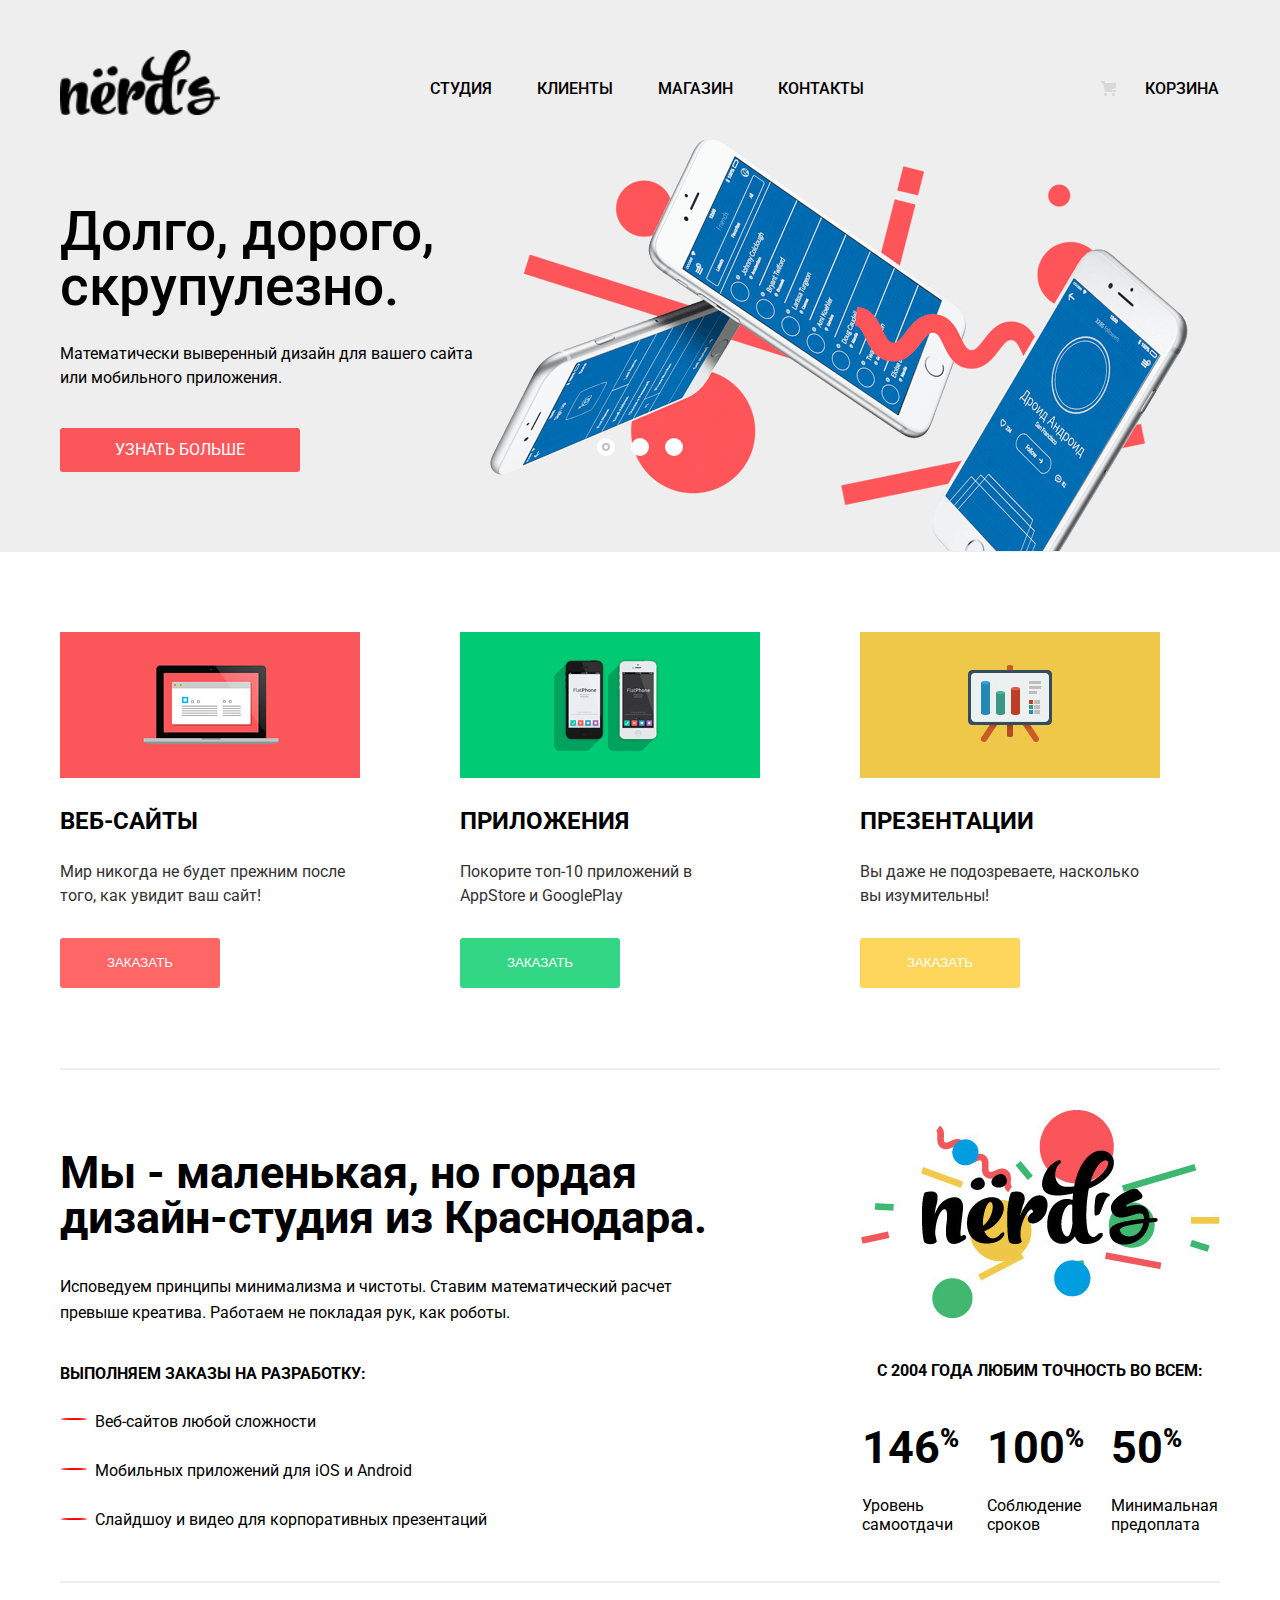
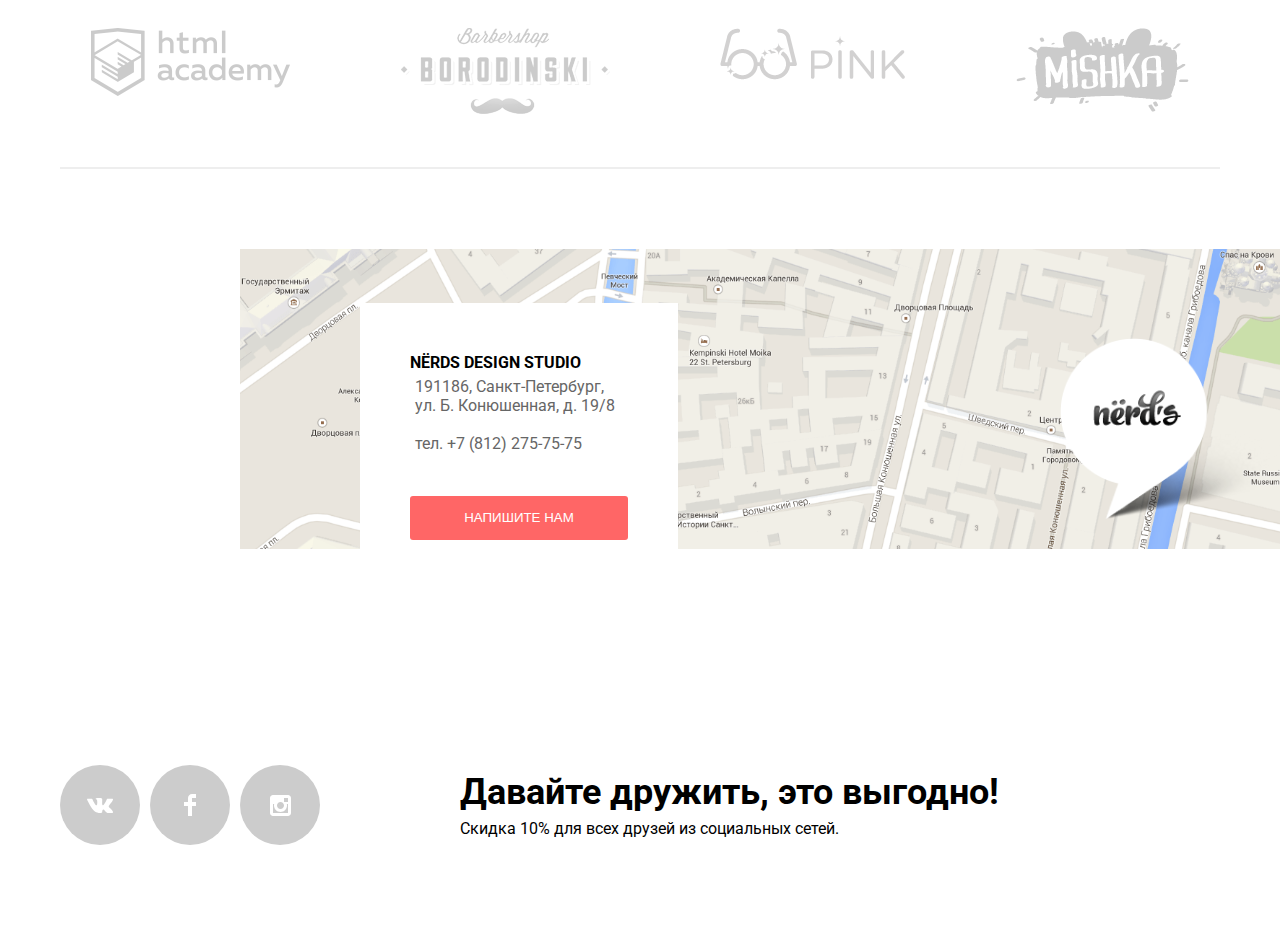
==== index.html @ 0b484e55 "Исправлен после валидации" ====
<!DOCTYPE html>
<html lang="ru">
  <head>
    <meta charset="utf-8">
      <title>HTML Academy: Нёрдс</title>
      <link href="https://fonts.googleapis.com/css?family=Roboto:400,500&amp;subset=cyrillic" rel="stylesheet">
      <link href="css/style.css" rel="stylesheet">
      <link href="css/normalize.css" rel="stylesheet">
    </head>
      <body class="main-page">
          <header class="main-header">
            <div class="container">
            <h1 class="visually-hidden">Веб-студия Нёрдс</h1>
            <nav class="main-navigation">
            <div class="navigation-container">
             <ul class="nerds-logo">
              <li>
              <img src="img/nerds-logo.png" width="160" height="65" alt="Нёрдс">
              </li>
             </ul>
            <ul class="navigation-block">
             <li>
              <a href="#">Студия</a>
             </li>
             <li>
              <a href="#">Клиенты</a>
             </li>
             <li>
              <a href="inner.html">Магазин</a>
             </li>
             <li>
             <a href="#">Контакты</a>
             </li>
             </ul>
             <ul  class="user-block">
              <li class="user-icon">
                <a href="#">Корзина</a>
              </li>
             </ul>
           </div>
           </nav>
         </div>
       <section class="slider">
        <div class="container">
        <h2 class="visually-hidden">Преимущества</h2>
        <input class="visually-hidden product-1" type="radio" id="product-1" name="toggle" checked>
        <input class="visually-hidden product-2" type="radio" id="product-2" name="toggle">
        <input class="visually-hidden product-3" type="radio" id="product-3" name="toggle">
        <div class="slider-controls">
          <label class="slider-controls-item slider-controls-item--1" for="product-1">Первый</label>
          <label class="slider-controls-item slider-controls-item--2" for="product-2">Второй</label>
          <label class="slider-controls-item slider-controls-item--3" for="product-3">Третий</label>
        </div>
        <ul class="slider-list">
          <li class="slider-item">
            <b>Долго, дорого,<br> скрупулезно.</b>
            <p>Математически выверенный дизайн  для вашего сайта или мобильного приложения.</p>
          <a class="slider-item-button button" href="#">УЗНАТЬ БОЛЬШЕ</a>
          </li>
          <li class="slider-item">
            <b>Любим математику<br> как никто другой</b>
            <p>Никакого креатива, только математические формулы  для расчета идеальных пропорций.</p>
          <a class="slider-item-button button" href="#">УЗНАТЬ БОЛЬШЕ</a>
          </li>
          <li class="slider-item">
            <b>Только ночь,<br> только хардкор</b>
            <p>Работать днем, как все? Мы против этого. Ближе к полуночи работа только начинается.</p>
            <a class="slider-item-button button" href="#">УЗНАТЬ БОЛЬШЕ</a>
          </li>
        </ul>
    </div>
    </section>
      </header>
      <main class="container">
        <section class="services">
          <h2 class="visually-hidden">Услуги</h2>
          <ul class="services-list">
          <li class="web">
            <img src="img/illustration-1.jpg" width="300" height="146" alt="Ноутбук">
            <h3>Веб-сайты</h3>
            <p>Мир никогда не будет прежним после того, как увидит ваш сайт!</p>
            <button  class="button button-red" type="submit">ЗАКАЗАТЬ</button>
          </li>
          <li class="apps">
            <img src="img/illustration-2.jpg" width="300" height="146" alt="Смартфоны">
            <h3>Приложения</h3>
            <p>Покорите топ-10 приложений в AppStore и GooglePlay</p>
            <button class="button button-green" type="submit">ЗАКАЗАТЬ</button>
          </li>
          <li class="presentations">
            <img src="img/illustration-3.jpg" width="300" height="146" alt="Доска">
            <h3>Презентации</h3>
            <p>Вы даже не подозреваете, насколько вы изумительны!</p>
            <button class="button button-yellow" type="submit">ЗАКАЗАТЬ</button>
          </li>
        </ul>
        </section>
        <div class="about-us">
          <section class="content">
            <h2 class="visually-hidden">О нас</h2>
            <b>Мы - маленькая, но гордая дизайн-студия из Краснодара.</b>
            <p>Исповедуем принципы минимализма и чистоты. Ставим математический расчет превыше креатива. Работаем не покладая рук, как роботы.</p>
            <span>Выполняем заказы на разработку:</span>
            <ul class="content-list">
              <li class="list1">
                Веб-сайтов любой сложности
              </li>
              <li class="list2">
                Мобильных приложений для iOS и Android
              </li>
              <li class="list3">
                Слайдшоу и видео для корпоративных презентаций
              </li>
            </ul>
            </section>
            <section class="table-nerds">
              <img src="img/nerds-illustration.jpg" width="360" height="208" alt="Нёрдс">
            <table class="about-nerds">
              <caption>С 2004 года любим точность во всем:</caption>
              <tr>
                <td>146<sup>%</sub></td>
                <td>100<sup>%</sup></td>
                <td>50<sup>%</sup></td>
              </tr>
              <tr>
                <td>Уровень самоотдачи</td>
                <td>Соблюдение сроков</td>
                <td>Минимальная предоплата</td>
              </tr>
            </table>
          </section>
         </div>
        <section class="partners">
          <h2 class="visually-hidden">Партнеры</h2>
          <ul class="partners-list">
            <li>
              <a class="partners-logo web-btn-htmlacademy" href="https://htmlacademy.ru/intensive/htmlcss">
               <img src="img/logo-htmlAcademy-black.png" width="199" height="68" alt="html Академия">
              </a>
            </li>
            <li>
              <a class="partners-logo web-btn-borodinski" href="#">
               <img src="img/logo-borodinski.png" width="209" height="90" alt="Барбершоп Бородинский">
              </a>
            </li>
            <li>
              <a class="partners-logo web-btn-pink" href="#">
               <img src="img/logo-pink.png" width="185" height="52" alt="Пинк">
              </a>
            </li>
            <li>
              <a class="partners-logo web-btn-mishka" href="#">
               <img src="img/logo-mishka.png" width="173" height="84" alt="Мишка">
              </a>
            </li>
          </ul>
        </section>
        </main>
        <section class="contacts">
         <iframe src="https://www.google.com/maps/embed?pb=!1m18!1m12!1m3!1d1998.598942412403!2d30.320894616187918!3d59.938796869047835!2m3!1f0!2f0!3f0!3m2!1i1024!2i768!4f13.1!3m3!1m2!1s0x4696310fca5ba729%3A0xea9c53d4493c879f!2z0JHQvtC70YzRiNCw0Y8g0JrQvtC90Y7RiNC10L3QvdCw0Y8g0YPQuy4sIDE5LCDQodCw0L3QutGCLdCf0LXRgtC10YDQsdGD0YDQsywgMTkxMTg2!5e0!3m2!1sru!2sru!4v1512396854346" width="1440" height="416" frameborder="0" style="border:0" allowfullscreen></iframe>
         <p><img src="img/map.png" width="1440" height="416" alt="Карта"></p>
         <div class="map-marker">
            <img src="img/map-marker.png" width="231" height="190" alt="Маркер">
          </div>
         <div class="nerds-contacts">
          <b>NЁRDS DESIGN STUDIO</b>
          <p>191186, Санкт-Петербург,<br>
             ул. Б. Конюшенная, д. 19/8<br><br>
             тел. +7 (812) 275-75-75</p>
          <button class="button button-contacts" type="submit">Напишите нам</button>
         </div>
        </section>
     <footer class="main-footer">
       <div class="container">
        <div class="wrapper">
        <div class="main-social">
        <ul class="main-footer-list">
         <li>
          <a class="social social-btn" href="#">
          <span class="visually-hidden">Вконтакте</span>
          <?xml version="1.0" encoding="utf-8"?>
          <!-- Generator: Adobe Illustrator 15.0.0, SVG Export Plug-In . SVG Version: 6.00 Build 0)  -->
          <!DOCTYPE svg PUBLIC "-//W3C//DTD SVG 1.1//EN" "http://www.w3.org/Graphics/SVG/1.1/DTD/svg11.dtd">
          <svg version="1.1" id="Layer_1" xmlns="http://www.w3.org/2000/svg" xmlns:xlink="http://www.w3.org/1999/xlink" x="0px" y="0px"
          	 width="26px" height="15px" viewBox="0 0 26 15" enable-background="new 0 0 26 15" xml:space="preserve">
          <path fill="#FFFFFF" d="M16.138,11.51c0.956-0.309,2.18,2.04,3.483,2.939c0.978,0.681,1.727,0.534,1.727,0.534l3.473-0.05
          	c0,0,1.815-0.112,0.957-1.554c-0.071-0.12-0.503-1.069-2.585-3.022c-2.177-2.043-1.882-1.712,0.739-5.244
          	c1.597-2.153,2.236-3.468,2.036-4.028c-0.192-0.539-1.365-0.399-1.365-0.399L20.69,0.713c-0.381,0.001-0.704,0.119-0.851,0.515
          	c-0.003,0.004-0.621,1.666-1.445,3.079c-1.741,2.989-2.436,3.148-2.724,2.961c-0.661-0.433-0.494-1.737-0.494-2.664
          	c0-2.897,0.432-4.105-0.846-4.417c-0.427-0.104-0.739-0.172-1.828-0.182c-1.392-0.021-2.574,0-3.244,0.329
          	c-0.445,0.223-0.786,0.712-0.579,0.74c0.26,0.035,0.843,0.16,1.155,0.586c0.401,0.552,0.389,1.789,0.389,1.789
          	s0.229,3.411-0.54,3.834c-0.528,0.29-1.25-0.302-2.803-3.016C6.087,2.879,5.488,1.345,5.488,1.345S5.372,1.06,5.162,0.904
          	C4.912,0.719,4.562,0.66,4.562,0.66L0.848,0.684c0,0-0.558,0.016-0.763,0.262C-0.097,1.164,0.07,1.614,0.07,1.614
          	s2.909,6.881,6.203,10.347c3.02,3.182,6.452,2.971,6.452,2.971h1.555c0,0,0.469-0.054,0.709-0.312
          	c0.224-0.24,0.214-0.691,0.214-0.691S15.172,11.82,16.138,11.51z"/>
          </svg></a>
          </li>
          <li>
           <a class="social social-btn" href="#">
           <span class="visually-hidden">Фейсбук</span>
           <?xml version="1.0" encoding="utf-8"?>
           <!-- Generator: Adobe Illustrator 15.0.0, SVG Export Plug-In . SVG Version: 6.00 Build 0)  -->
           <!DOCTYPE svg PUBLIC "-//W3C//DTD SVG 1.1//EN" "http://www.w3.org/Graphics/SVG/1.1/DTD/svg11.dtd">
           <svg version="1.1" id="Layer_2" xmlns="http://www.w3.org/2000/svg" xmlns:xlink="http://www.w3.org/1999/xlink" x="0px" y="0px"
           	 width="12px" height="22px" viewBox="0 0 12 22" enable-background="new 0 0 12 22" xml:space="preserve">
           <path fill="#FFFFFF" d="M12,4V0H8C5.791,0,4,1.791,4,4v4H0v4h4v10h4V12h4V8H8V4H12z"/>
           </svg></a>
          </li>
          <li>
           <a class="social social-btn" href="#">
           <span class="visually-hidden">Инстаграм</span>
           <?xml version="1.0" encoding="utf-8"?>
           <!-- Generator: Adobe Illustrator 15.0.0, SVG Export Plug-In . SVG Version: 6.00 Build 0)  -->
           <!DOCTYPE svg PUBLIC "-//W3C//DTD SVG 1.1//EN" "http://www.w3.org/Graphics/SVG/1.1/DTD/svg11.dtd">
           <svg version="1.1" id="Layer_1" xmlns="http://www.w3.org/2000/svg" xmlns:xlink="http://www.w3.org/1999/xlink" x="0px" y="0px"
           	 width="21px" height="21px" viewBox="0 0 21 21" enable-background="new 0 0 21 21" xml:space="preserve">
           <path fill="#FFFFFF" d="M18,0H3C1.35,0,0,1.35,0,3v15c0,1.65,1.35,3,3,3h15c1.65,0,3-1.35,3-3V3C21,1.35,19.65,0,18,0z M10.5,7
           	c1.93,0,3.5,1.57,3.5,3.5S12.43,14,10.5,14S7,12.43,7,10.5S8.57,7,10.5,7z M18,18H3V9h1.181C4.067,9.482,4,9.983,4,10.5
           	c0,3.59,2.91,6.5,6.5,6.5s6.5-2.91,6.5-6.5c0-0.517-0.066-1.018-0.181-1.5H18V18z M18,7h-4V3h4V7z"/>
           </svg></a>
          </li>
         </ul>
       </div>
       <div class="frienship">
       <b>Давайте дружить, это выгодно!</b><br>
       <p>Скидка 10% для всех друзей из социальных сетей.</p>
     </div>
     </div>
     </div>
      </footer>
      <section class="modal modal-letter">
  <h2>Напишите нам</h2>
  <span>Ваше имя:</span>
  <span>Ваш e-mail:</span>
  <form class="letter-form" action="https://echo.htmlacademy.ru" method="post">
    <p><label class="visually-hidden" for="user-name">Ваше имя:</label>
        <input class="letter-name" type="text" name="yourname" id="user-name" placeholder="Представьтесь, пожалуйста"></p>
        <p><label class="visually-hidden" for="post-user">Ваш e-mail:</label>
            <input type="text" name="post" id="post-user" placeholder="Для отправки ответа"></p>
            <p><label for="letter-field">Текст письма:</label>
                <input class="letter-text" type="text" name="letter" id="letter-field" placeholder="В свободной форме"></p>
                <button class="button" type="submit">Отправить</button>
              </form>
              <button class="modal-close" type="button">Закрыть</button>
            </section>

            <script src="js/popup.js"></script>
  </body>
  </html>
---- css/style.css ----
body {
  margin: 0;
  padding: 0;
  min-width: 1200px;
  font-family: "Roboto", Arial, sans-serif;
  font-size: 16px;
  font-weight: 400;
  color: #000000;
  background-color: #ffffff;
}
.container {
  width: 1200px;
  margin: 0 auto;
  padding: 0 20px;
  box-sizing: border-box;
}
img {
  max-width: 100%;
  height: auto;
}
.visually-hidden {
  position: absolute;
  width: 1px;
  height: 1px;
  clip: rect(0, 0, 0, 0);
}
.inner-page {
  min-width: 1200px;
  color: #000000;
  background-color: #ffffff;
}
.main-header {
  margin-bottom: 80px;
  min-height: 546px;
  background-color: #eeeeee;
  padding: 0;
  margin: 0;
}
.main-navigation {
  display: flex;
  min-height: 70px;
  width: 100%;
  margin: 0;
  padding: 0;
}
.navigation-container {
  display: flex;
  flex-direction: row;
  justify-content: flex-start;
  align-items: center;
  line-height: 30px;
  text-transform: uppercase;
  list-style: none;
  width: 1200px;
  padding: 0;
}
.nerds-logo {
  width: 180px;
  height: 68px;
  padding: 0;
  list-style: none;
  margin-top: 48px;
  margin-bottom: 0;
  margin-right: 190px;
}
.main-logo {
  opacity: 1;
}
.main-logo:hover,
.main-logo:focus {
  opacity: 0.5;
}
.main-logo:active {
  opacity: 0.1;
}
.navigation-block {
  display: flex;
  min-width: 440px;
  padding: 0;
  margin-top: 74px;
  margin-right: 230px;
  list-style: none;
}
.navigation-block li {
  margin-right: 45px;
}
.navigation-block li:last-child {
  margin-right: 0;
}
.user-block {
  position: relative;
  max-width: 116px;
  padding: 0;
  padding-left: 45px;
  margin-right: 0;
  margin-top: 74px;
  list-style: none;
}
.user-block .user-icon::before {
  content: "";
  position: absolute;
  top: 7px;
  left: 1px;
  width: 15px;
  height: 15px;
  background-color: #eeeeee;
  background-image: url(../img/cart-icon.png);
  opacity: 0.3;
}
.main-navigation-wrapper {
  width: 100%;
  background-color: #eeeeee;
}
.navigation-block a,
.user-block a {
  display: block;
  font-weight: 500;
  color: #000000;
  text-align: 30px;
  padding: 0;
  margin: 0;
  text-decoration:none;
 }
.navigation-block a:hover,
.user-block a:hover {
  color: #ff6666;
}
.navigation-block a:focus,
.user-block a:focus {
  opacity: 0.5;
  text-decoration: none;
}
.navigation-block a:active,
.user-block a:active {
  position: relative;

}
.navigation-block a::after:active {
  content: "";
  position: absolute;
  background-color: red;
  height: 1px;
  width: 50px;
  width: auto;
}
/* Стилизация слайдера */
.slider .container b {
  font-family: inherit;
  font-size: 55px;
  line-height: 55px;
}
.slider {
  position: relative;
  background-color: #eeeeee;
}
.slider-controls {
  position: absolute;
  left: 50%;
  bottom: 104px;
  z-index: 100;
  width: 160px;
  height: 18px;
  text-align: center;
  font-size: 0;
  transform: translateX(-50%);
}
.slider-controls label {
  position: relative;
  display: inline-block;
  width: 18px;
  height: 18px;
  padding: 8px;
  border-radius: 50%;
  cursor: pointer;
}
.slider-controls label::after {
  content: "";
  position: absolute;
  top: 8px;
  left: 8px;
  z-index: 1;
  width: 18px;
  height: 18px;
  background: #ffffff;
  border-radius: 50%;
}
.slider-list {
  margin: 0;
  padding: 0;
  list-style: none;
}
.slider-item {
  margin: 0;
  display: none;
  padding: 84px 0 80px 0;
}
.slider-item:nth-child(1) {
  background-image: url(../img/slide1.png);
  background-repeat: no-repeat;
  background-position: 93% 18px;
}
.slider-item:nth-child(2) {
  background-image: url(../img/slide2.png);
  background-repeat: no-repeat;
  background-position: 100% 0;
}
.slider-item:nth-child(3) {
  background-image: url(../img/slide3.png);
  background-repeat: no-repeat;
  background-position: 100% 20px;
}
.product-1:checked ~ .slider-list .slider-item:nth-child(1) {
  display: block;
}
.product-2:checked ~ .slider-list .slider-item:nth-child(2) {
  display: block;
}
.product-3:checked ~ .slider-list .slider-item:nth-child(3) {
  display: block;
}
.product-1:checked ~ .slider-controls .slider-controls-item--1::before,
.product-2:checked ~ .slider-controls .slider-controls-item--2::before,
.product-3:checked ~ .slider-controls .slider-controls-item--3::before {
  content: "";
  position: absolute;
  left: 50%;
  top: 50%;
  z-index: 2;
  width: 4px;
  height: 4px;
  margin: -4px;
  background-color: inherit;
  border: 2px solid #c1c1c1;
  border-radius: 50%;
}
.slider-item b {
  max-width: 600px;
  margin: 0;
  font-size: 55px;
  line-height: 55px;
  font-weight: 500;
}
.slider-item p {
  max-width: 430px;
  margin: 0;
  padding: 0;
  margin-top: 28px;
  margin-bottom: 38px;
  line-height: 24px;
}
.button {
  display: block;
  min-width: 240px;
  padding: 13px 0;
  margin-right: 940px;
  line-height: 18px;
  color: #ffffff;
  text-transform: uppercase;
  text-align: center;
  text-decoration: none;
  background-color: #fb565a;
  border-radius: 3px;
  border: none;
}
.button:hover,
.button:focus {
  background-color: #e74246;
}
.button:active {
  background-color: #d7373b;
  color: rgba(255, 255, 255, 0.3);
  box-shadow: 0 3px rgba(0, 0, 0, 0.1) inset;
}
.services {
  margin-right: 60px;
  margin-top: 80px;
  margin-bottom: 80px;
}
.services-list {
  display: flex;
  justify-content: space-between;
  margin: 0;
  padding: 0;
  list-style: none;
}
.web,
.apps,
.presentations {
  width:300px;
}
.services-list h3 {
  font-family: inherit;
  font-size: 24px;
  line-height: 30px;
  text-transform: uppercase;
}
.services-list p {
  margin-top: 19px;
  margin-bottom: 30px;
  line-height: 24px;
  color: #333333;
}
.button-red {
  min-width: 160px;
  margin-right: 140px;
  height: 50px;
  background-color: #ff6666;
}
 .button-red:hover {
  background-color: #ff3333;
}
.button-red:focus {
  background-color: #cc3333;
}
.button-green  {
  min-width: 160px;
  margin-right: 140px;
  height: 50px;
  background-color: rgba(0, 204, 102, 0.8);
}
.button-green:hover {
  background-color: #00cc66;
}
.button-green:focus {
  background-color: #009966;
}
.button-yellow {
  min-width: 160px;
  margin-right: 140px;
  height: 50px;
  background-color: rgba(255, 204, 51, 0.8);
}
.button-yellow:hover {
  background-color: #ffcc33;
}
.button-yellow:focus {
  background-color: #cc9933;
}
.about-us {
  display: flex;
  justify-content: space-between;
  margin-bottom: 35px;
  padding: 0;
  background-color: #ffffff;
  border-top: 2px solid #eeeeee;
}
.content {
  position: relative;
  width: 660px;
  margin-top: 80px;
}
.content-list {
  margin-left: 35px;
  padding: 0;
  list-style: none;
}
.content-list li {
  margin-bottom: 10px;
}
.content .list1::after {
  content: "";
  position: absolute;
  top: 268px;
  left: 1px;
  z-index: 1;
  width: 26px;
  height: 2px;
  background: red;
  border-radius: 50%;
}
.content-list .list2::after {
  content: "";
  position: absolute;
  top: 318px;
  left: 1px;
  z-index: 1;
  width: 26px;
  height: 2px;
  background: red;
  border-radius: 50%;
}
.content-list .list3::after {
  content: "";
  position: absolute;
  top: 368px;
  left: 1px;
  z-index: 1;
  width: 26px;
  height: 2px;
  background: red;
  border-radius: 50%;
}
.table-nerds {
  width: 360px;
  margin-top: 40px;
}
.content *:last-child,
.table-nerds *:last-child {
  margin-bottom: 0;
}
.content-list li {
  padding: 10px 0 10px 0;;
}
.about-us b {
  font-size: 45px;
  font-weight: bold;
  line-height: 45px;
}
.content p {
  font-size: 16px;
  line-height: 26px;
  padding: 0;
  margin-top: 34px;
  margin-bottom: 36px;
}
.content span {
  font-size: 16px;
  font-weight: bolder;
  line-height: 24px;
  margin-top: 39px;
  text-transform: uppercase;
}
.about-nerds caption {
  font-size: 16px;
  line-height: 24px;
  text-transform: uppercase;
  caption-side: top;
  text-align: center;
  font-weight: bolder;
  margin-bottom: 26px;
}
.about-nerds {
  margin-top: 37px;
  width: 100%;
  padding: 0;
}
.about-nerds td {
  width: 50%;
  padding: 10px 0;
}
.about-nerds tr:first-child {
  font-size: 45px;
  font-weight: bolder;
}
.about-nerds tr:first-child sup {
  font-size: 26px;
  font-weight: bolder;
}
.partners-list {
  display: flex;
  justify-content: space-between;
  border-top: 2px solid #eeeeee;
  margin-bottom: 80px;
  padding: 45px 31px 45px 31px;
  list-style: none;
  border-bottom: 2px solid #eeeeee;
}
.partners-logo {
  opacity: 0.2;
}
.partners-logo:hover,
.partners-logo:focus {
  opacity: 1;
}
.partners-logo:active {
  opacity: 0.1;
}
.main-navigation a {
  color:  #000000;
}
.main-navigation a:hover {
  color: #ff6666;
}
.main-navigation a:focus {
  color: #999999;
}
.main-navigation a:active {
  color: #000000;
  text-decoration:underline;
  text-decoration-style: solid;
  text-decoration-color: red;
}
                       /*   Cтилизация внуттренней страницы    */

.inner-header {
  background-color: #eeeeee;
  min-height: 354px;
}
.inner-tag {
  width: 1200px;
  height: 158px;
  font-family: inherit;
  font-size: 55px;
  line-height: 55px;
  margin: 80px 0 60px 218px;
}
.market a {
 text-decoration: underline;
 text-decoration-color: red;
}
.prodact-sort {
  display: flex;
  justify-content: flex-start;
  flex-wrap: wrap;
  align-items: center;
  list-style: none;
  margin: 0;
  padding: 0;
  margin-bottom: 50px;
}
.prodact-sort-item-down {
  display: block;
  position: relative;
}
.prodact-sort-item-up {
  display: block;
  position: relative;
}
.prodact-sort-item-down::before {
  content: "";
  position: absolute;
  left: 10px;
  top: -7px;
  width: 0;
	height: 0;
	border-left: 6px solid transparent;
	border-right: 6px solid transparent;
  border-bottom: 11px solid #000000;
  opacity: 0.2;
}
.prodact-sort-item-up::after {
  content: "";
  position: absolute;
  left: -10px;
  top: -7px;
  width: 0;
	height: 0;
	border-left: 6px solid transparent;
	border-right: 6px solid transparent;
	border-top: 11px solid #000000;
  opacity: 0.2;
}
.prodact-sort-item-down:hover::before,
.prodact-sort-item-up:hover::after {
  opacity: 0.5;
}
.prodact-sort-item-down:focus::before,
.prodact-sort-item-down:active::before,
.prodact-sort-item-up:focus::after,
.prodact-sort-item-up:active::after {
  opacity: 1;
}
.prodact-sort li:nth-child(1),
.prodact-sort li:nth-child(2) {
  font-size: 18px;
  line-height: 30px;
  text-transform: uppercase;
  font-weight: bolder;
}
.prodact-sort li:nth-child(2) {
  margin-left: 281px;
  margin-right: 241px;
}
.prodact-sort li:nth-child(3),
.prodact-sort li:nth-child(4),
.prodact-sort li:nth-child(5) {
  font-size: 14px;
  text-transform: uppercase;
  line-height: 18px;
  margin-left: 27px;
  opacity: 0.5;
}
.prodact-sort li:nth-child(6) {
  margin-left: 48px;
  margin-right: 17px;
}
.prodact-sort li:nth-child(3):hover,
.prodact-sort li:nth-child(4):hover,
.prodact-sort li:nth-child(5):hover {
  opacity: 0.7;
}
.prodact-sort li:nth-child(3):focus,
.prodact-sort li:nth-child(4):focus,
.prodact-sort li:nth-child(5):focus,
.prodact-sort li:nth-child(3):active,
.prodact-sort li:nth-child(4):active,
.prodact-sort li:nth-child(5):active {
  opacity: 1;
}
.catalog-columns {
  display: flex;
  justify-content: space-between;
}
.filters {
  width: 260px;
  margin: 0;
  padding: 0;
}
.filter {
  border: none;
  margin: 0;
  padding: 0;
}
.fieldset-coast {
  margin: 0;
  padding: 0;
  width: 260px;
  margin: 0 auto;
}
.range-filter {
  width: 260px;
  margin-top: 0px;
}

.filter legend {
  font-size: 18px;
  line-height: 30px;
  text-transform: uppercase;
  font-weight: 700;
}
.range-controls {
  position: relative;
  height: 41px;
  margin-bottom: 15px;
  padding-top: 39px;
  padding-right: 20px;
  padding-left: 20px;
  background: #d7dcde;
  border-radius: 5px;
}
.range-controls .scale {
  height: 2px;
  background: #cccccc;
  }
  .range-controls .bar {
  height: 2px;
  background: #00ca74;
}
.range-controls .toggle {
  position: absolute;
  top: 31px;
  left: 0;
  width: 4px;
  height: 4px;
  padding: 0;
  border: 8px solid #ffffff;
  background-color: #ababab;
  box-shadow: 0 2px 1px 0 #cfcfcf;
  border-radius: 50%;
  cursor: pointer;
}
.range-controls .toggle-min {
  left: 19px;
}
.range-controls .toggle-max {
  left: 160px;
}
.price-controls {
  font-family: "Roboto", Arial, sans-serif;
  font-size: 16px;
  line-height: 22px;
  margin-bottom: 55px;
}
.price-controls label {
  font-family: inherit;
  text-transform: uppercase;
}
.price-controls label:last-child {
  margin-left: 32px;
}
.price-controls input {
  font-family: inherit;
  width: 60px;
  padding: 8px 10px;
  margin-left: 10px;
  text-align: center;
  color: #283136;
  border: none;
  border-radius: 5px;
  background: #f1f1f1;
}
.net-list,
.features-list {
  line-height: 20px;
  color: #333333;
  list-style: none;
  padding: 0;
  margin-bottom: 48px;
}
.net-list li,
.features-list li {
  margin-bottom: 20px;
}
.button-filter {
  display: block;
  min-width: 240px;
  width: 100%;
  font-weight: bolder;
  color: #000000;
  line-height: 18px;
  padding: 13px 0;
  text-transform: uppercase;
  text-align: center;
  text-decoration: none;
  border-radius: 3px;
  border: none;
  background-color: #cccccc  rgba(255 255 255 0);
  }
.button-filter:hover {
  background-color: #cccccc;
  }
.button-filter:active {
  background-color: #cccccc;
  opacity: 0.5;
 }
.filter-option {
  padding-left: 45px;
}
.filter-option label {
  position: relative;
  display: block;
  cursor: pointer;
  user-select: none;
}
.filter-input:hover + label,
.filter-input:focus + label {
  color: #663d15;
}
.filter-input-radio + label::before {
  content: "";
  position: absolute;
  left: -45px;
  top: 0;
  width: 16px;
  height: 16px;
  border: 4px solid #666666;
  border-radius: 50%;
  opacity: 0.4;
}
.filter-input-radio:checked + label::after {
  content: "";
  position: absolute;
  top: 8px;
  left: -37px;
  width: 8px;
  height: 8px;
  background-color: #666666;
  border-radius: 50%;
  opacity: 0.4;
}
.filter-input-checkbox + label::before {
  content: "";
  position: absolute;
  left: -45px;
  top: 0;
  width: 20px;
  height: 20px;
  background-image: url(../img/checkbox-off.png);
  opacity: 0.4;
}
.filter-input-checkbox:checked + label::after {
  content: "";
  position: absolute;
  top: 0px;
  left: -45px;
  width: 27px;
  height: 23px;
  background-color: white;
  background-image: url(../img/checkbox-on.png);
  opacity: 0.4;
}
.filter-input-radio + label:hover::before,
.filter-input-radio:checked + label:hover::after,
.filter-input-checkbox + label:hover::before,
.filter-input-checkbox:checked + label:hover::after {
  opacity: 1;
}
.filter-input-radio + label:disabled::before,
.filter-input-radio:checked + label:disabled::after,
.filter-input-checkbox + label:disabled::before,
.filter-input-checkbox:checked + label:disabled::after {
  opacity: 0.09;
}
.prodact {
  width: 760px;
  margin-bottom: 55px;
}
.prodact-list {
  display: flex;
  flex-wrap: wrap;
  justify-content: space-between;
  margin: 0;
  padding: 0;
  list-style: none;
}
.prodact-item {
  position: relative;
  width: 360px;
  margin: 0;
  margin-bottom: 31px;
}
.prodact-link {
  text-decoration: none;
  padding: 0;
  margin: 0;
 }
.prodact-list-info {
  display: block;
  position: absolute;
  bottom: 0;
  left: 0;
  width: 360px;
  min-height: 230px;
  text-align: center;
  background-color: #eeeeee;
  transform: scale(0);
  transition: .1s;
}
 .prodact-item:hover .prodact-list-info {
	transform: scale(1);
}
.prodact-link:hover .prodact-list-info {
	cursor: pointer;
	transform: scale(1);
}
.prodact-list-info h3 {
  font-size: 18px;
  color: #333333;
  font-weight: bolder;
  line-height: 30px;
  text-transform: uppercase;
  margin-top: 28px;
  margin-bottom: 17px;
}
.prodact-list-info p {
  line-height: 18px;
  color: #666666;
  padding: 0;
  margin: 0 0 30px 0;
}
.prodact-list-info .button-info {
  min-width: 200px;
  margin-left: 80px;
  background-color: #ff6666;
}
.prodact-list-info .button-info:hover {
  background-color: #ff3333;
}
.prodact-list-info .button-info:focus {
  background-color: #cc3333;
}
.prodact-list-head {
  width: 360px;
  height: 40px;
  background-image: url(../img/browser.png);
  opacity: 0.3;
}
.prodact-link:hover .prodact-list-head {
  opacity: 1;
}
.pagination-list {
  display: flex;
  flex-direction: row;
  justify-content: flex-start;
  font: inherit;
  font-weight: 500;
  padding: 0;
  margin: 0;
  margin-top: 60px;
  margin-bottom: 30px;
  list-style: none;
}
.pagination-item a {
  display: block;
  padding: 16px 20px;
  margin-right: 10px;
  color: #000000;
  background-color: rgba(204, 204, 204, 0.5);
  text-decoration: none;
  border: 3px solid rgba(204, 204, 204, 0.1);
  border-radius: 5px;
}
.pagination-item-last a {
  padding: 16px 76px;
  text-transform: uppercase;
}
.pagination-item-current a {
   background-color: #ffffff;
   border: 3px solid rgba(204, 204, 204, 0.5);
}
.pagination-item a:hover {
  background-color: #cccccc;
}
.pagination-item a:focus {
  opacity: 0.8;
}
.pagination-item a:active {
  background-color: #cccccc;
  color: rgba(0, 0, 0, 0.2);
  border-top: 2px solid rgba(204, 204, 204, 0.5);
}
.contacts {
  position: relative;
  height: 416px;
  margin: 0 auto;
  width: auto;
}
.contacts iframe {
  position: absolute;
  width: 100%;
  height: 416px;
  border: none;
  z-index: 2;
}
.contacts p {
  padding-left: 240px;
  margin: 0;
}
.nerds-contacts {
  font: inherit;
  position: absolute;
  width: 268px;
  min-height: 220px;
  top: 54px;
  left: 360px;
  z-index: 200;
  padding-top: 50px;
  padding-left: 50px;
  margin: 0;
  background-color: #ffffff;
  z-index: 3;
}
.map-marker {
  position: absolute;
  top: 89px;
  left: 1060px;
  z-index: 1;
}
.nerds-contacts b {
  padding-top: 50px;
  text-transform: uppercase;
  font-weight: bolder;
}
.nerds-contacts p {
  padding: 5px;
  color: #666666;
}
.button-contacts {
  min-width: 218px;
  margin-top: 38px;
  margin-right: 50px;
  margin-bottom: 47px;
  background-color: #ff6666;

}
/* Подвал */
.main-footer {
  font-family: "Roboto", Arial, sans-serif;
  min-height: 180px;
  margin-top: 80px;
}
.wrapper {
  display: flex;
  justify-content: flex-start;
  align-items: center;
  min-height: 120px;
  margin: 0;
  padding-left: 0;
}
.frienship {
  display: block;
  margin-left: 140px;
  margin-top: 20px;
}
.frienship b {
  font-size: 36px;
  font-weight: bold;
  line-height: 36px;
  padding-bottom: 10px;
}
.frienship p {
  line-height: 22px;
  margin-top: 8px;
}
.main-social {
  min-width: 260px;
  text-align: center;
  margin: 0;
  padding: 0;
}
.main-social ul {
  display: flex;
  flex-wrap: wrap;
  justify-content: space-between;
  width: 260px;
  list-style: none;
  margin: 0 auto;
  padding: 0;
}
.social-btn {
  display: flex;
  align-items: center;
  justify-content: center;
  background-color: #cccccc;
  width: 80px;
  height: 80px;
  border-radius: 50px;
}
.social-btn:hover,
.social-btn:focus {
   background-color: #ff3333;
 }
.social-btn:active {
   background-color: #cc3333;
 }
.social-btn:active path {
   fill: #cc6666;
 }
 .main-footer-list {
  list-style: none;
  text-decoration: none;
}
/* Модальное окно */
@keyframes bounce {
0% {
  transform: translateY(-2000px);
}

70% {
  transform: translateY(30px);
}

90% {
  transform: translateY(-10px);
}

100% {
  transform: translateY(0);
}
}

.modal {
  display: none;
  position: fixed;
  color: #000000;
  background-color: #ffffff;
}
.modal-show {
  display: block;
  animation: bounce 0.6s;
}
.modal-letter {
  font-family: "Roboto", Arial, sans-serif;
  font-size: 16px;
  font-weight: bold;
  color: #000000;
  background-color: #ffffff;
  top: 150px;
  left: 50%;
  width: 760px;
  padding: 73px 100px;
  margin-left: -380px;
  box-shadow: 0 30px 60px rgba(0, 0, 0, 0.7);
}
.modal-close {
  position: absolute;
  top: 84px;
  right: 86px;
  width: 25px;
  height: 25px;
  font-size: 0;
  background-image: url(../img/close-cross.png);
  background-repeat: no-repeat;
  background-color: #ffffff;
  opacity: 0.3;
  cursor: pointer;
  border: none;
}
.modal-close:hover,
.modal-close:focus {
  opacity: 1;
}
.modal-close:active {
  opacity: 0.6;
}
.modal-letter h2 {
  font-size: 45px;
  line-height: 45px;
  margin: 0;
  margin-bottom: 48px;
}
.modal-letter span:nth-child(2) {
  margin-right: 320px;
}
.letter-form p {
  margin: 0;
  margin-bottom: 34px;
}
.letter-form {
  display: flex;
  flex-wrap: wrap;
  justify-content: space-between;
  margin-left: 0;
}

.letter-form input[type="text"] {
  font-family: "Roboto", Arial, sans-serif;
  font-size: 16px;
  line-height: 18px;
  font-weight: 500;
  color: #eeeeee;
  box-sizing: border-box;
  width: 360px;
  border: 2px solid #eeeeee;
  padding: 12px 0 15px 12px;
  margin-top: 12px;
}
.letter-form input[name="letter"] {
  padding-bottom: 86px;

}
.letter-form .letter-text {
  min-width: 760px;
  min-height: 118px;
}
.letter-form input,
.letter-form input:hover {
  border: 2px solid #eeeeee;
}
.letter-form input:focus {
  border: 2px solid #000000;
}
.letter-form input:invalid {
  border: 2px solid #ff3333;
}
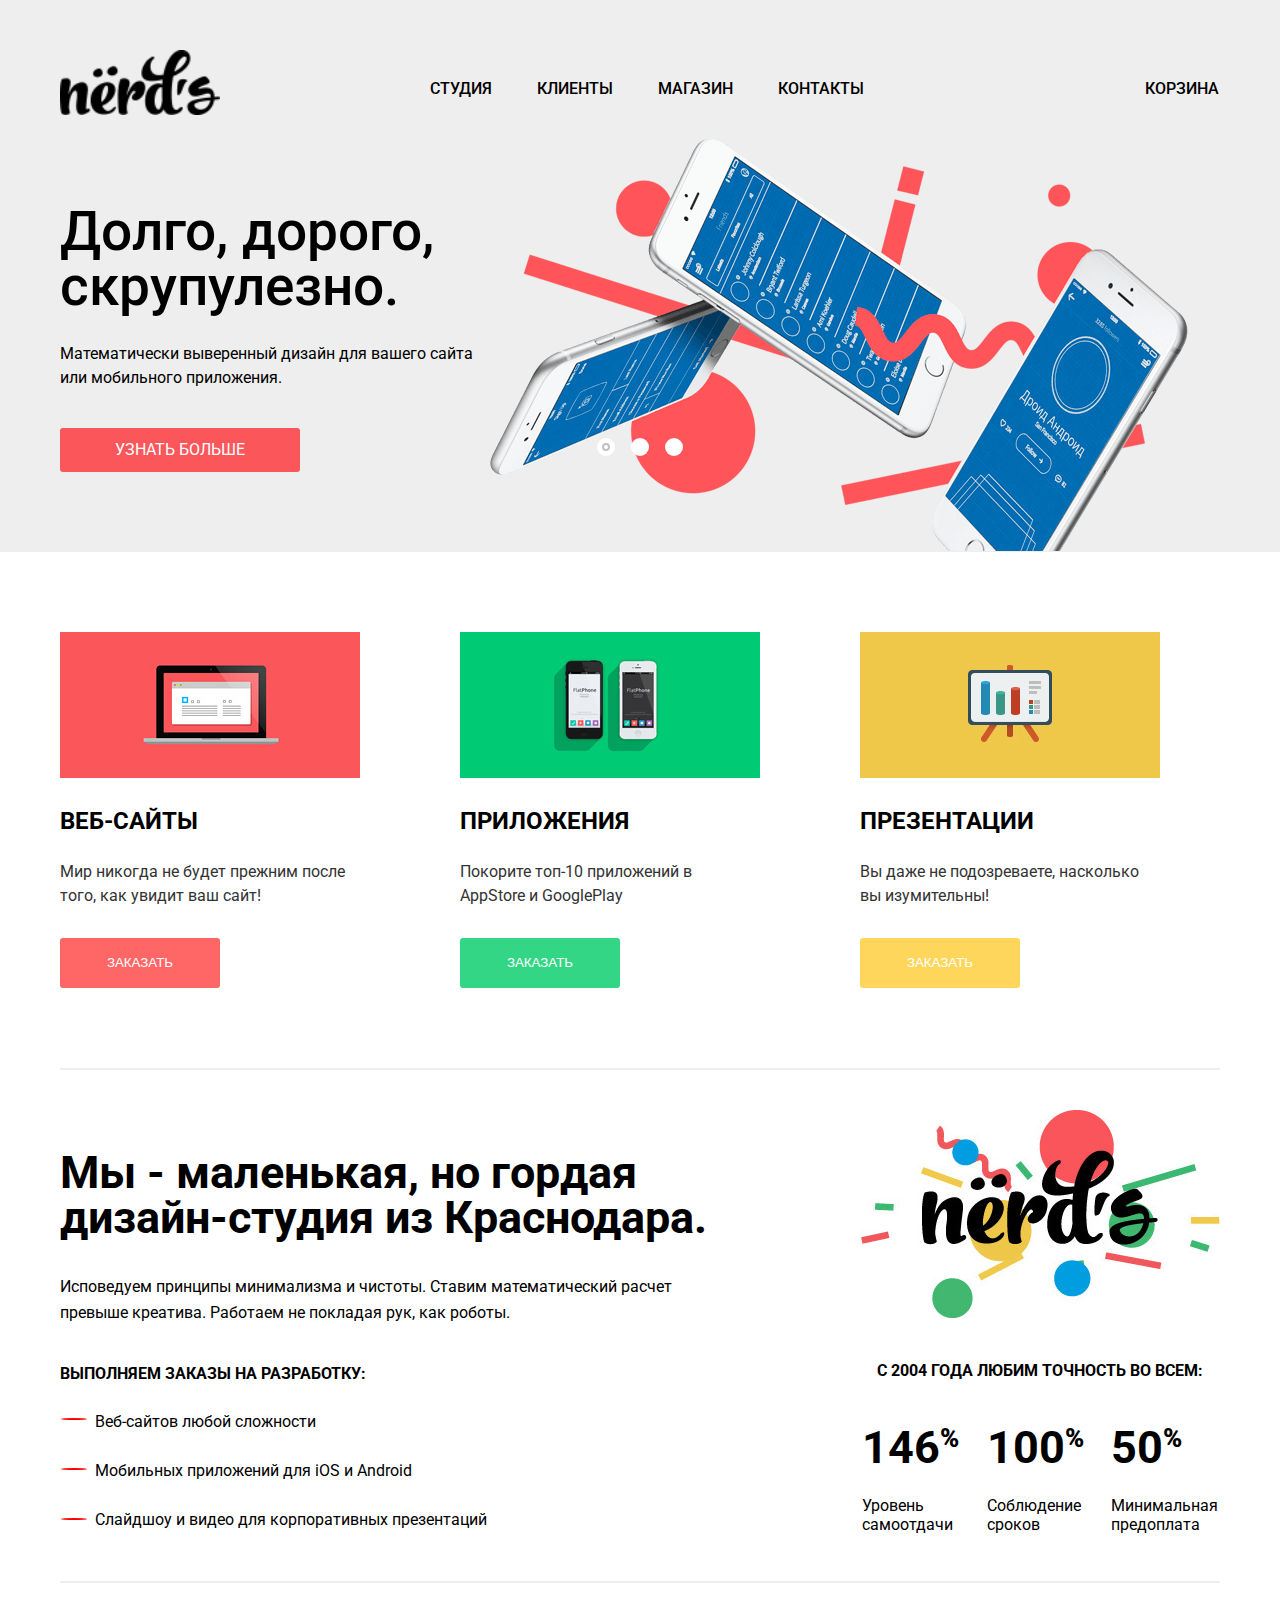
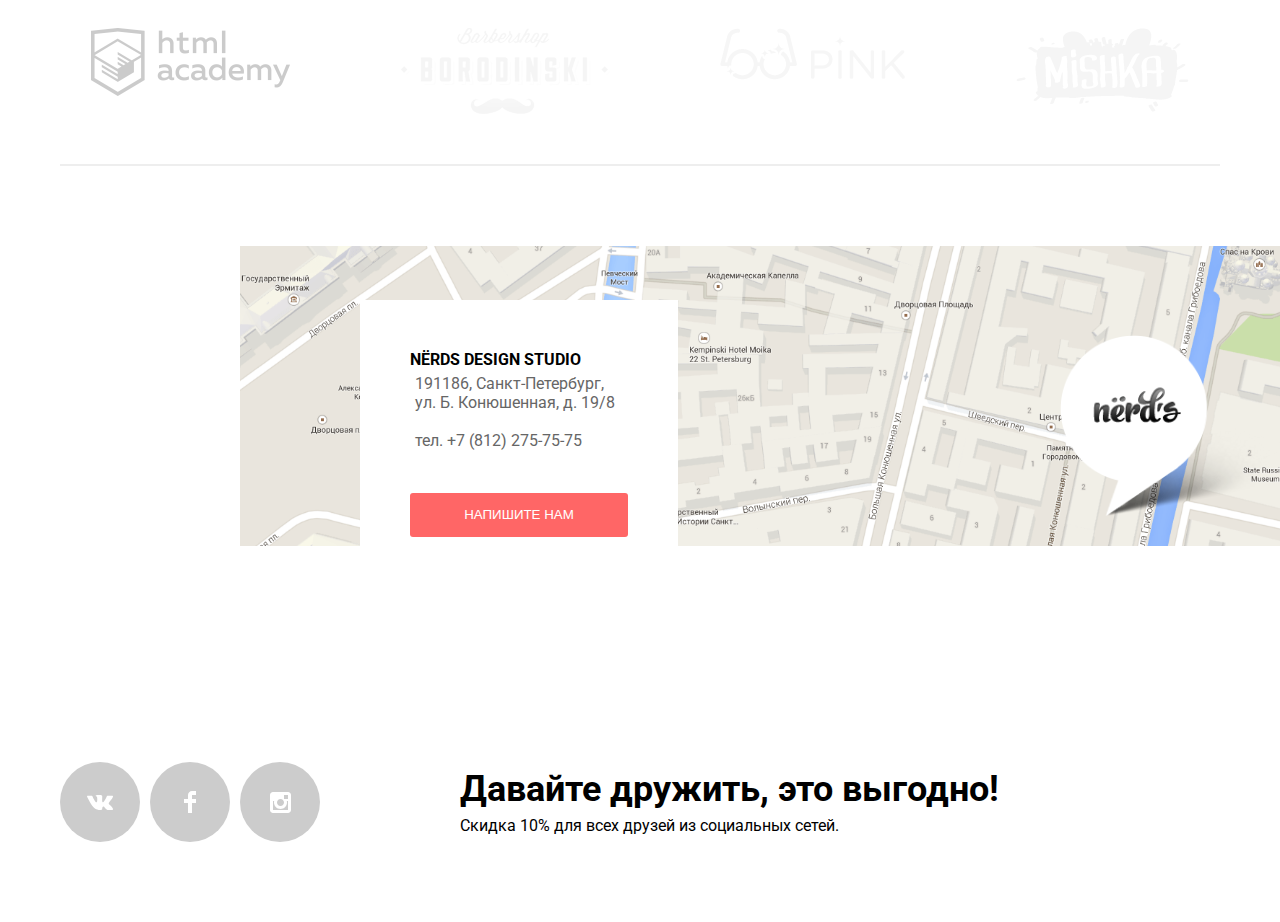
==== commit 594e1f1e: "Revert "Исправлен после валидации"" ====
--- a/index.html
+++ b/index.html
@@ -15,7 +15,8 @@
             <div class="navigation-container">
              <ul class="nerds-logo">
               <li>
-              <img src="img/nerds-logo.png" width="160" height="65" alt="Нёрдс">
+                <a class="main-logo" href="index.html">
+                <img src="img/nerds-logo.png" width="160" height="65" alt="Нёрдс">
               </li>
              </ul>
             <ul class="navigation-block">
@@ -43,9 +44,9 @@
        <section class="slider">
         <div class="container">
         <h2 class="visually-hidden">Преимущества</h2>
-        <input class="visually-hidden product-1" type="radio" id="product-1" name="toggle" checked>
-        <input class="visually-hidden product-2" type="radio" id="product-2" name="toggle">
-        <input class="visually-hidden product-3" type="radio" id="product-3" name="toggle">
+        <input class="visually-hidden" type="radio" id="product-1" name="toggle" checked>
+        <input class="visually-hidden" type="radio" id="product-2" name="toggle">
+        <input class="visually-hidden" type="radio" id="product-3" name="toggle">
         <div class="slider-controls">
           <label class="slider-controls-item slider-controls-item--1" for="product-1">Первый</label>
           <label class="slider-controls-item slider-controls-item--2" for="product-2">Второй</label>
@@ -155,21 +156,21 @@
             </li>
           </ul>
         </section>
-        </main>
-        <section class="contacts">
-         <iframe src="https://www.google.com/maps/embed?pb=!1m18!1m12!1m3!1d1998.598942412403!2d30.320894616187918!3d59.938796869047835!2m3!1f0!2f0!3f0!3m2!1i1024!2i768!4f13.1!3m3!1m2!1s0x4696310fca5ba729%3A0xea9c53d4493c879f!2z0JHQvtC70YzRiNCw0Y8g0JrQvtC90Y7RiNC10L3QvdCw0Y8g0YPQuy4sIDE5LCDQodCw0L3QutGCLdCf0LXRgtC10YDQsdGD0YDQsywgMTkxMTg2!5e0!3m2!1sru!2sru!4v1512396854346" width="1440" height="416" frameborder="0" style="border:0" allowfullscreen></iframe>
-         <p><img src="img/map.png" width="1440" height="416" alt="Карта"></p>
-         <div class="map-marker">
-            <img src="img/map-marker.png" width="231" height="190" alt="Маркер">
-          </div>
-         <div class="nerds-contacts">
-          <b>NЁRDS DESIGN STUDIO</b>
-          <p>191186, Санкт-Петербург,<br>
-             ул. Б. Конюшенная, д. 19/8<br><br>
-             тел. +7 (812) 275-75-75</p>
-          <button class="button button-contacts" type="submit">Напишите нам</button>
-         </div>
-        </section>
+      </main>
+      <section class="contacts">
+       <iframe src="https://www.google.com/maps/embed?pb=!1m18!1m12!1m3!1d1998.598942412403!2d30.320894616187918!3d59.938796869047835!2m3!1f0!2f0!3f0!3m2!1i1024!2i768!4f13.1!3m3!1m2!1s0x4696310fca5ba729%3A0xea9c53d4493c879f!2z0JHQvtC70YzRiNCw0Y8g0JrQvtC90Y7RiNC10L3QvdCw0Y8g0YPQuy4sIDE5LCDQodCw0L3QutGCLdCf0LXRgtC10YDQsdGD0YDQsywgMTkxMTg2!5e0!3m2!1sru!2sru!4v1512396854346" width="1440" height="416" frameborder="0" style="border:0" allowfullscreen></iframe>
+       <p><img src="img/map.png" width="1440" height="416" alt="Карта"></p>
+       <div class="map-marker">
+          <img src="img/map-marker.png" width="231" height="190" alt="Маркер">
+        </div>
+       <div class="nerds-contacts">
+        <b>NЁRDS DESIGN STUDIO</b>
+        <p>191186, Санкт-Петербург,<br>
+           ул. Б. Конюшенная, д. 19/8<br><br>
+           тел. +7 (812) 275-75-75</p>
+        <button class="button button-contacts" type="submit">Напишите нам</button>
+       </div>
+     </section>
      <footer class="main-footer">
        <div class="container">
         <div class="wrapper">
--- a/css/style.css
+++ b/css/style.css
@@ -26,7 +26,6 @@
   clip: rect(0, 0, 0, 0);
 }
 .inner-page {
-  min-width: 1200px;
   color: #000000;
   background-color: #ffffff;
 }
@@ -210,18 +209,18 @@
   background-repeat: no-repeat;
   background-position: 100% 20px;
 }
-.product-1:checked ~ .slider-list .slider-item:nth-child(1) {
-  display: block;
-}
-.product-2:checked ~ .slider-list .slider-item:nth-child(2) {
-  display: block;
-}
-.product-3:checked ~ .slider-list .slider-item:nth-child(3) {
-  display: block;
-}
-.product-1:checked ~ .slider-controls .slider-controls-item--1::before,
-.product-2:checked ~ .slider-controls .slider-controls-item--2::before,
-.product-3:checked ~ .slider-controls .slider-controls-item--3::before {
+#product-1:checked ~ .slider-list .slider-item:nth-child(1) {
+  display: block;
+}
+#product-2:checked ~ .slider-list .slider-item:nth-child(2) {
+  display: block;
+}
+#product-3:checked ~ .slider-list .slider-item:nth-child(3) {
+  display: block;
+}
+#product-1:checked ~ .slider-controls .slider-controls-item--1::before,
+#product-2:checked ~ .slider-controls .slider-controls-item--2::before,
+#product-3:checked ~ .slider-controls .slider-controls-item--3::before {
   content: "";
   position: absolute;
   left: 50%;
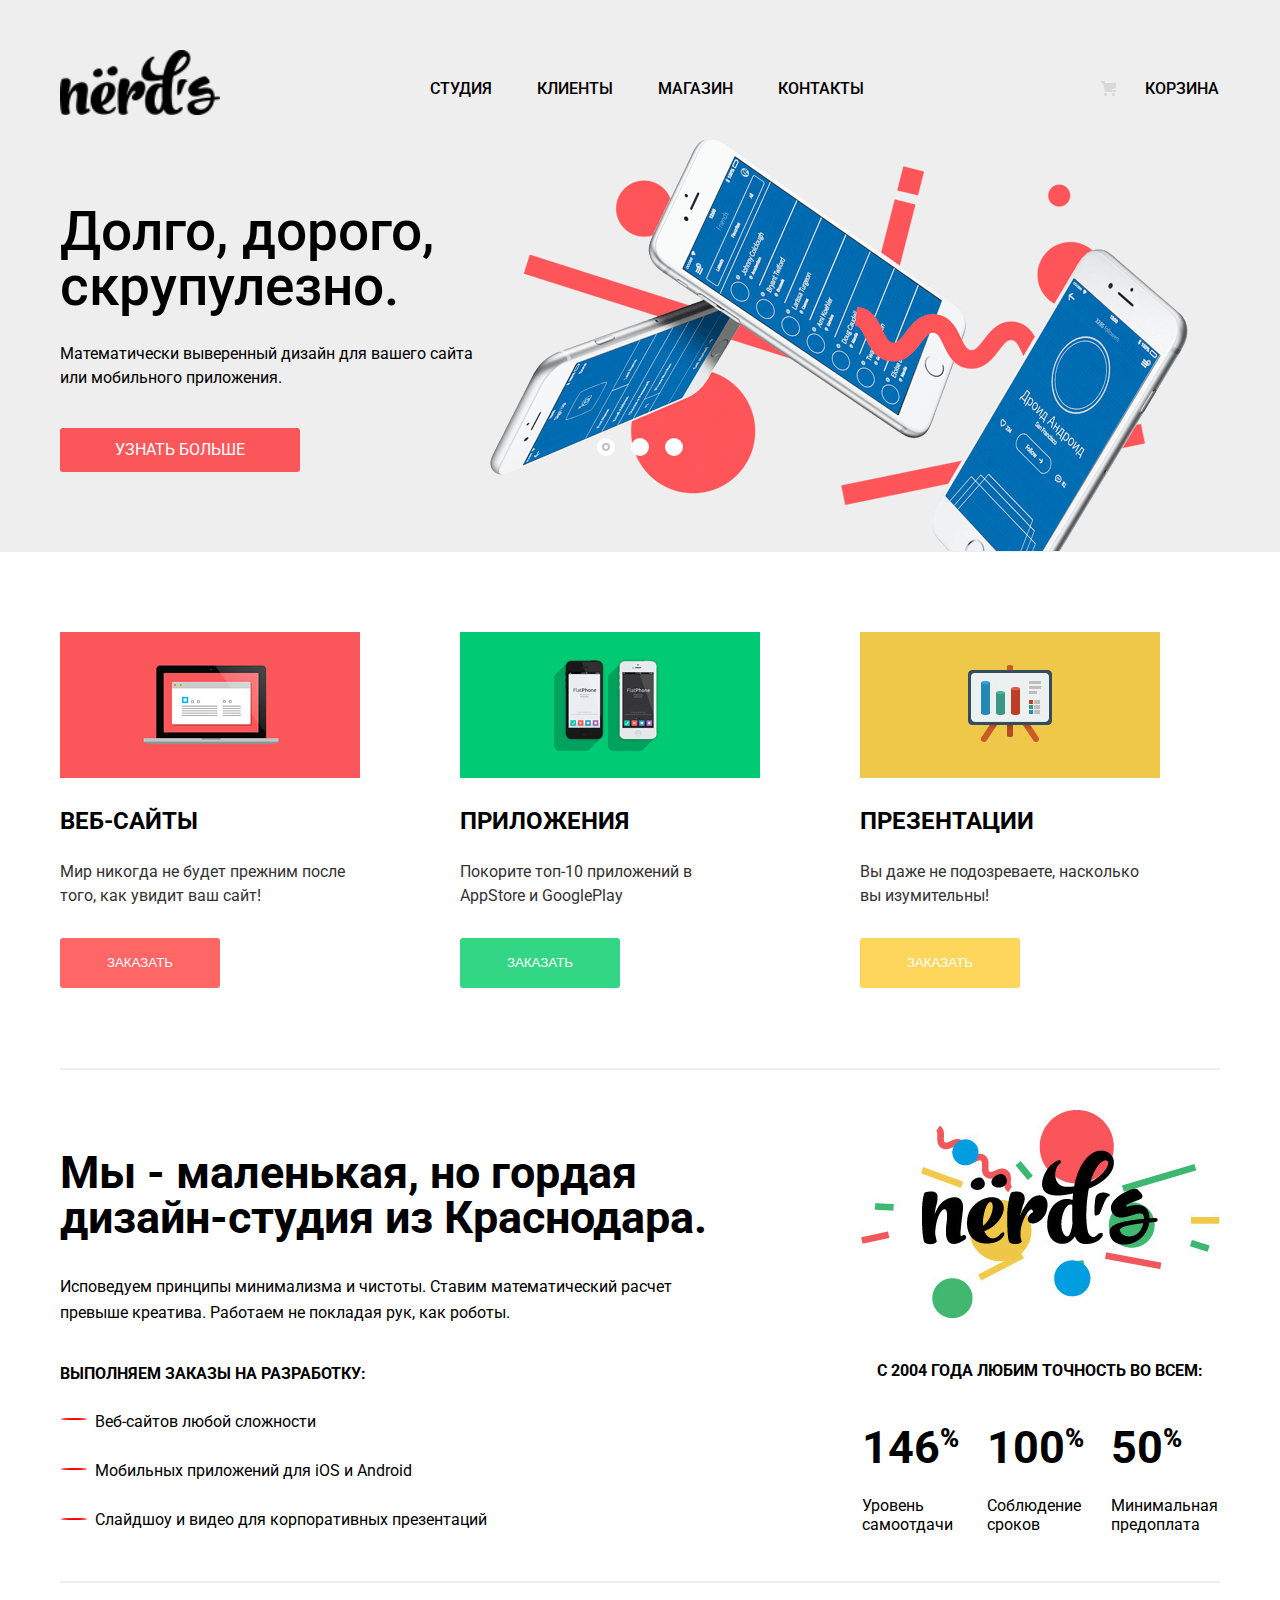
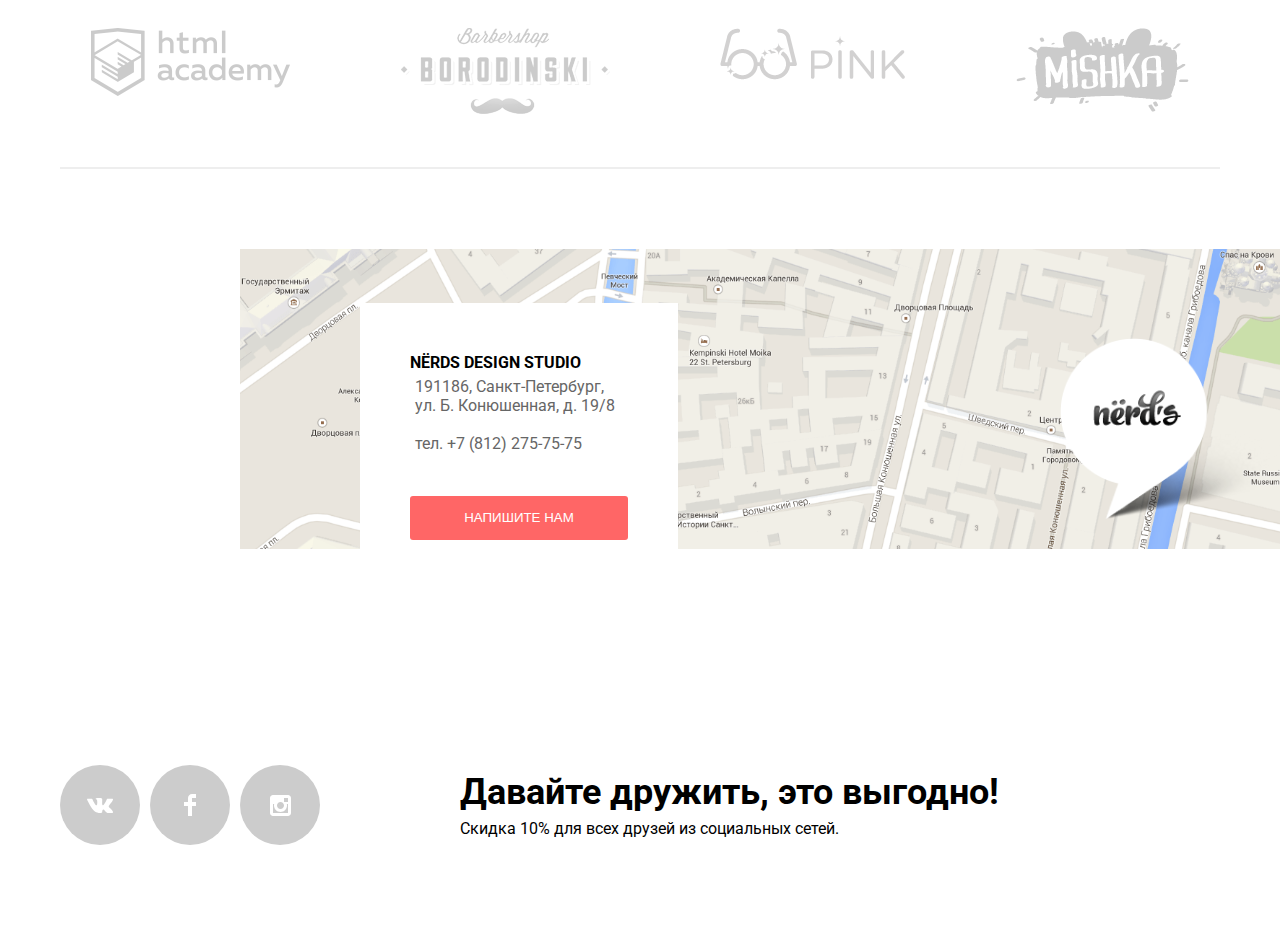
==== commit 53320ed9: "Финальная проверка попытка2" ====
--- a/index.html
+++ b/index.html
@@ -15,7 +15,6 @@
             <div class="navigation-container">
              <ul class="nerds-logo">
               <li>
-                <a class="main-logo" href="index.html">
                 <img src="img/nerds-logo.png" width="160" height="65" alt="Нёрдс">
               </li>
              </ul>
@@ -44,9 +43,9 @@
        <section class="slider">
         <div class="container">
         <h2 class="visually-hidden">Преимущества</h2>
-        <input class="visually-hidden" type="radio" id="product-1" name="toggle" checked>
-        <input class="visually-hidden" type="radio" id="product-2" name="toggle">
-        <input class="visually-hidden" type="radio" id="product-3" name="toggle">
+        <input class="visually-hidden product-1" type="radio" id="product-1" name="toggle" checked>
+        <input class="visually-hidden product-2" type="radio" id="product-2" name="toggle">
+        <input class="visually-hidden product-3" type="radio" id="product-3" name="toggle">
         <div class="slider-controls">
           <label class="slider-controls-item slider-controls-item--1" for="product-1">Первый</label>
           <label class="slider-controls-item slider-controls-item--2" for="product-2">Второй</label>
@@ -119,7 +118,7 @@
             <table class="about-nerds">
               <caption>С 2004 года любим точность во всем:</caption>
               <tr>
-                <td>146<sup>%</sub></td>
+                <td>146<sup>%</sup></td>
                 <td>100<sup>%</sup></td>
                 <td>50<sup>%</sup></td>
               </tr>
@@ -140,17 +139,17 @@
               </a>
             </li>
             <li>
-              <a class="partners-logo web-btn-borodinski" href="#">
+              <a class="partners-logo" href="#">
                <img src="img/logo-borodinski.png" width="209" height="90" alt="Барбершоп Бородинский">
               </a>
             </li>
             <li>
-              <a class="partners-logo web-btn-pink" href="#">
+              <a class="partners-logo" href="#">
                <img src="img/logo-pink.png" width="185" height="52" alt="Пинк">
               </a>
             </li>
             <li>
-              <a class="partners-logo web-btn-mishka" href="#">
+              <a class="partners-logo" href="#">
                <img src="img/logo-mishka.png" width="173" height="84" alt="Мишка">
               </a>
             </li>
@@ -158,7 +157,7 @@
         </section>
       </main>
       <section class="contacts">
-       <iframe src="https://www.google.com/maps/embed?pb=!1m18!1m12!1m3!1d1998.598942412403!2d30.320894616187918!3d59.938796869047835!2m3!1f0!2f0!3f0!3m2!1i1024!2i768!4f13.1!3m3!1m2!1s0x4696310fca5ba729%3A0xea9c53d4493c879f!2z0JHQvtC70YzRiNCw0Y8g0JrQvtC90Y7RiNC10L3QvdCw0Y8g0YPQuy4sIDE5LCDQodCw0L3QutGCLdCf0LXRgtC10YDQsdGD0YDQsywgMTkxMTg2!5e0!3m2!1sru!2sru!4v1512396854346" width="1440" height="416" frameborder="0" style="border:0" allowfullscreen></iframe>
+      <iframe src="https://www.google.com/maps/embed?pb=!1m18!1m12!1m3!1d1998.598942412403!2d30.320894616187918!3d59.938796869047835!2m3!1f0!2f0!3f0!3m2!1i1024!2i768!4f13.1!3m3!1m2!1s0x4696310fca5ba729%3A0xea9c53d4493c879f!2z0JHQvtC70YzRiNCw0Y8g0JrQvtC90Y7RiNC10L3QvdCw0Y8g0YPQuy4sIDE5LCDQodCw0L3QutGCLdCf0LXRgtC10YDQsdGD0YDQsywgMTkxMTg2!5e0!3m2!1sru!2sru!4v1512396854346" width="1440" height="416" allowfullscreen></iframe>
        <p><img src="img/map.png" width="1440" height="416" alt="Карта"></p>
        <div class="map-marker">
           <img src="img/map-marker.png" width="231" height="190" alt="Маркер">
@@ -179,9 +178,6 @@
          <li>
           <a class="social social-btn" href="#">
           <span class="visually-hidden">Вконтакте</span>
-          <?xml version="1.0" encoding="utf-8"?>
-          <!-- Generator: Adobe Illustrator 15.0.0, SVG Export Plug-In . SVG Version: 6.00 Build 0)  -->
-          <!DOCTYPE svg PUBLIC "-//W3C//DTD SVG 1.1//EN" "http://www.w3.org/Graphics/SVG/1.1/DTD/svg11.dtd">
           <svg version="1.1" id="Layer_1" xmlns="http://www.w3.org/2000/svg" xmlns:xlink="http://www.w3.org/1999/xlink" x="0px" y="0px"
           	 width="26px" height="15px" viewBox="0 0 26 15" enable-background="new 0 0 26 15" xml:space="preserve">
           <path fill="#FFFFFF" d="M16.138,11.51c0.956-0.309,2.18,2.04,3.483,2.939c0.978,0.681,1.727,0.534,1.727,0.534l3.473-0.05
@@ -199,9 +195,6 @@
           <li>
            <a class="social social-btn" href="#">
            <span class="visually-hidden">Фейсбук</span>
-           <?xml version="1.0" encoding="utf-8"?>
-           <!-- Generator: Adobe Illustrator 15.0.0, SVG Export Plug-In . SVG Version: 6.00 Build 0)  -->
-           <!DOCTYPE svg PUBLIC "-//W3C//DTD SVG 1.1//EN" "http://www.w3.org/Graphics/SVG/1.1/DTD/svg11.dtd">
            <svg version="1.1" id="Layer_2" xmlns="http://www.w3.org/2000/svg" xmlns:xlink="http://www.w3.org/1999/xlink" x="0px" y="0px"
            	 width="12px" height="22px" viewBox="0 0 12 22" enable-background="new 0 0 12 22" xml:space="preserve">
            <path fill="#FFFFFF" d="M12,4V0H8C5.791,0,4,1.791,4,4v4H0v4h4v10h4V12h4V8H8V4H12z"/>
@@ -210,10 +203,7 @@
           <li>
            <a class="social social-btn" href="#">
            <span class="visually-hidden">Инстаграм</span>
-           <?xml version="1.0" encoding="utf-8"?>
-           <!-- Generator: Adobe Illustrator 15.0.0, SVG Export Plug-In . SVG Version: 6.00 Build 0)  -->
-           <!DOCTYPE svg PUBLIC "-//W3C//DTD SVG 1.1//EN" "http://www.w3.org/Graphics/SVG/1.1/DTD/svg11.dtd">
-           <svg version="1.1" id="Layer_1" xmlns="http://www.w3.org/2000/svg" xmlns:xlink="http://www.w3.org/1999/xlink" x="0px" y="0px"
+           <svg version="1.1" id="Layer_3" xmlns="http://www.w3.org/2000/svg" xmlns:xlink="http://www.w3.org/1999/xlink" x="0px" y="0px"
            	 width="21px" height="21px" viewBox="0 0 21 21" enable-background="new 0 0 21 21" xml:space="preserve">
            <path fill="#FFFFFF" d="M18,0H3C1.35,0,0,1.35,0,3v15c0,1.65,1.35,3,3,3h15c1.65,0,3-1.35,3-3V3C21,1.35,19.65,0,18,0z M10.5,7
            	c1.93,0,3.5,1.57,3.5,3.5S12.43,14,10.5,14S7,12.43,7,10.5S8.57,7,10.5,7z M18,18H3V9h1.181C4.067,9.482,4,9.983,4,10.5
@@ -242,7 +232,8 @@
                 <input class="letter-text" type="text" name="letter" id="letter-field" placeholder="В свободной форме"></p>
                 <button class="button" type="submit">Отправить</button>
               </form>
-              <button class="modal-close" type="button">Закрыть</button>
+              <button class="modal-close" type="submit">Закрыть</button>
+
             </section>
 
             <script src="js/popup.js"></script>
--- a/css/style.css
+++ b/css/style.css
@@ -209,18 +209,18 @@
   background-repeat: no-repeat;
   background-position: 100% 20px;
 }
-#product-1:checked ~ .slider-list .slider-item:nth-child(1) {
-  display: block;
-}
-#product-2:checked ~ .slider-list .slider-item:nth-child(2) {
-  display: block;
-}
-#product-3:checked ~ .slider-list .slider-item:nth-child(3) {
-  display: block;
-}
-#product-1:checked ~ .slider-controls .slider-controls-item--1::before,
-#product-2:checked ~ .slider-controls .slider-controls-item--2::before,
-#product-3:checked ~ .slider-controls .slider-controls-item--3::before {
+.product-1:checked ~ .slider-list .slider-item:nth-child(1) {
+  display: block;
+}
+.product-2:checked ~ .slider-list .slider-item:nth-child(2) {
+  display: block;
+}
+.product-3:checked ~ .slider-list .slider-item:nth-child(3) {
+  display: block;
+}
+.product-1:checked ~ .slider-controls .slider-controls-item--1::before,
+.product-2:checked ~ .slider-controls .slider-controls-item--2::before,
+.product-3:checked ~ .slider-controls .slider-controls-item--3::before {
   content: "";
   position: absolute;
   left: 50%;
@@ -911,6 +911,7 @@
   height: 416px;
   border: none;
   z-index: 2;
+  border: none;
 }
 .contacts p {
   padding-left: 240px;
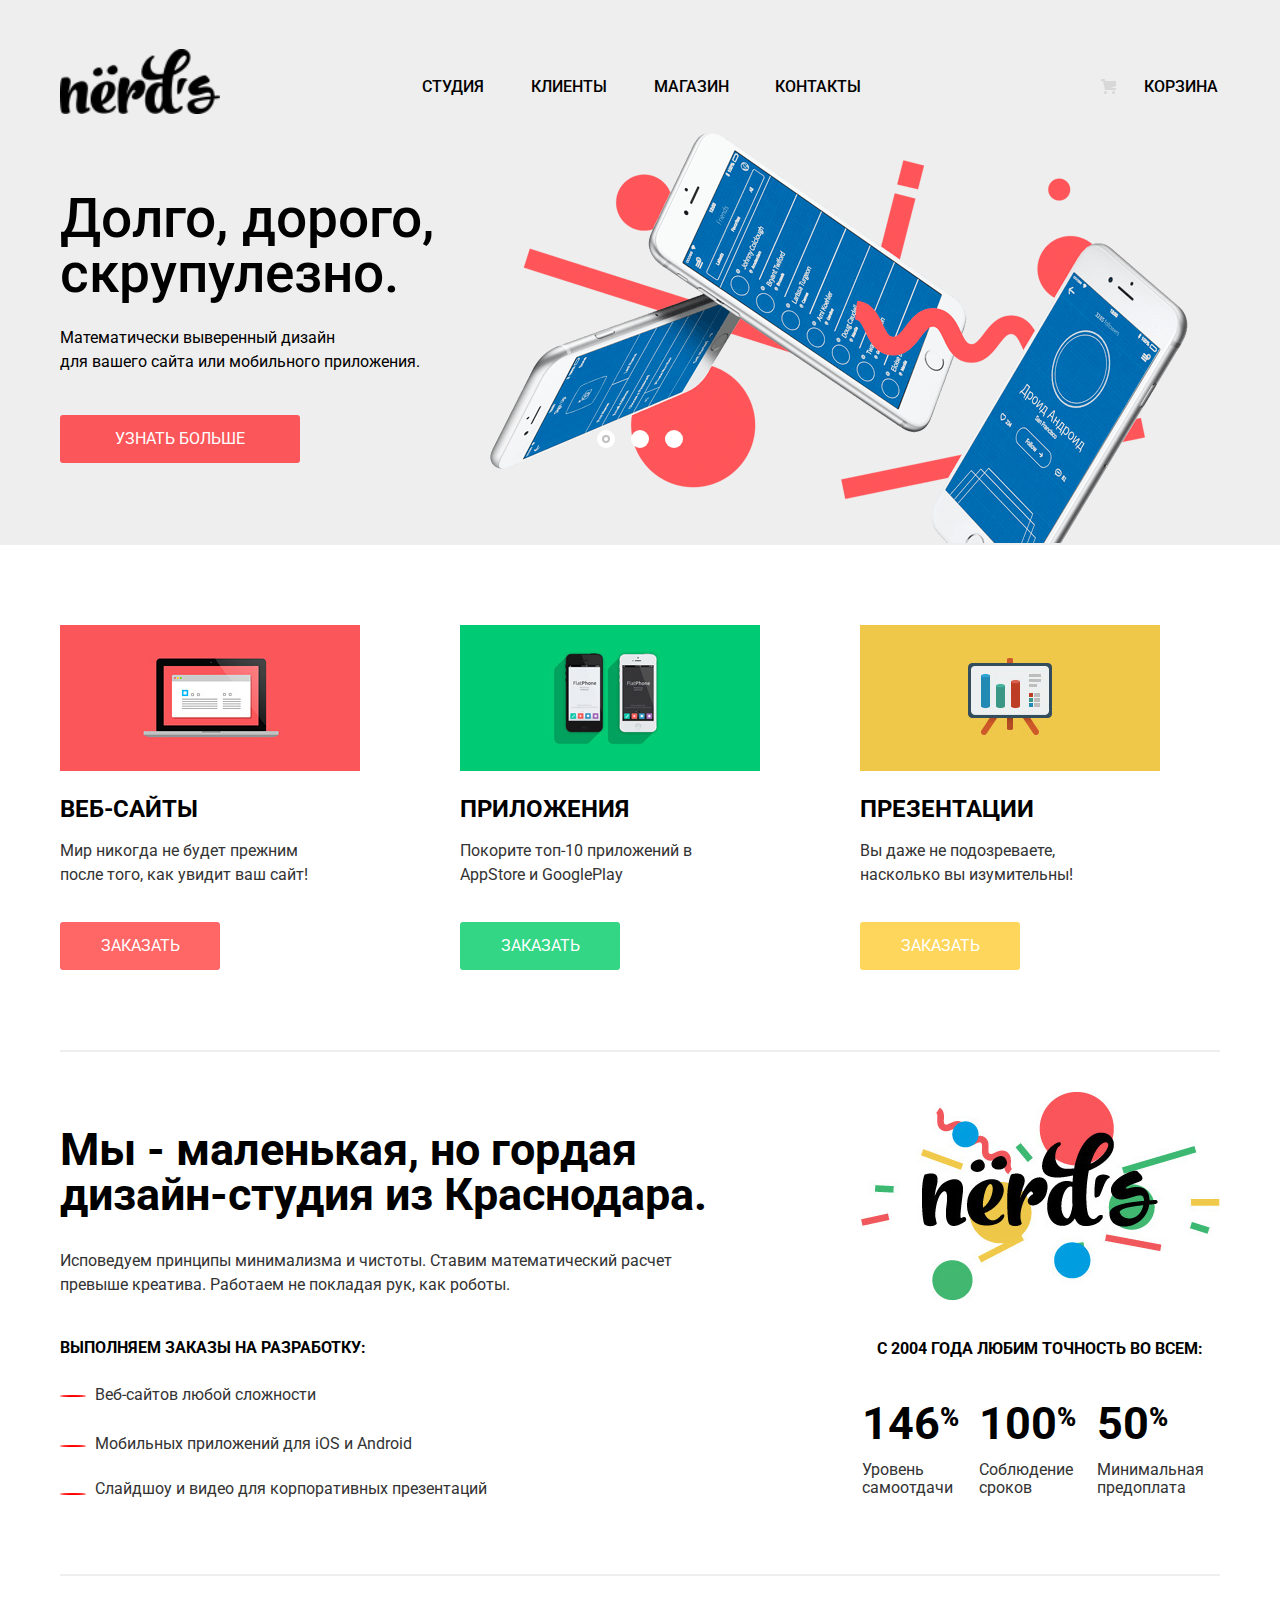
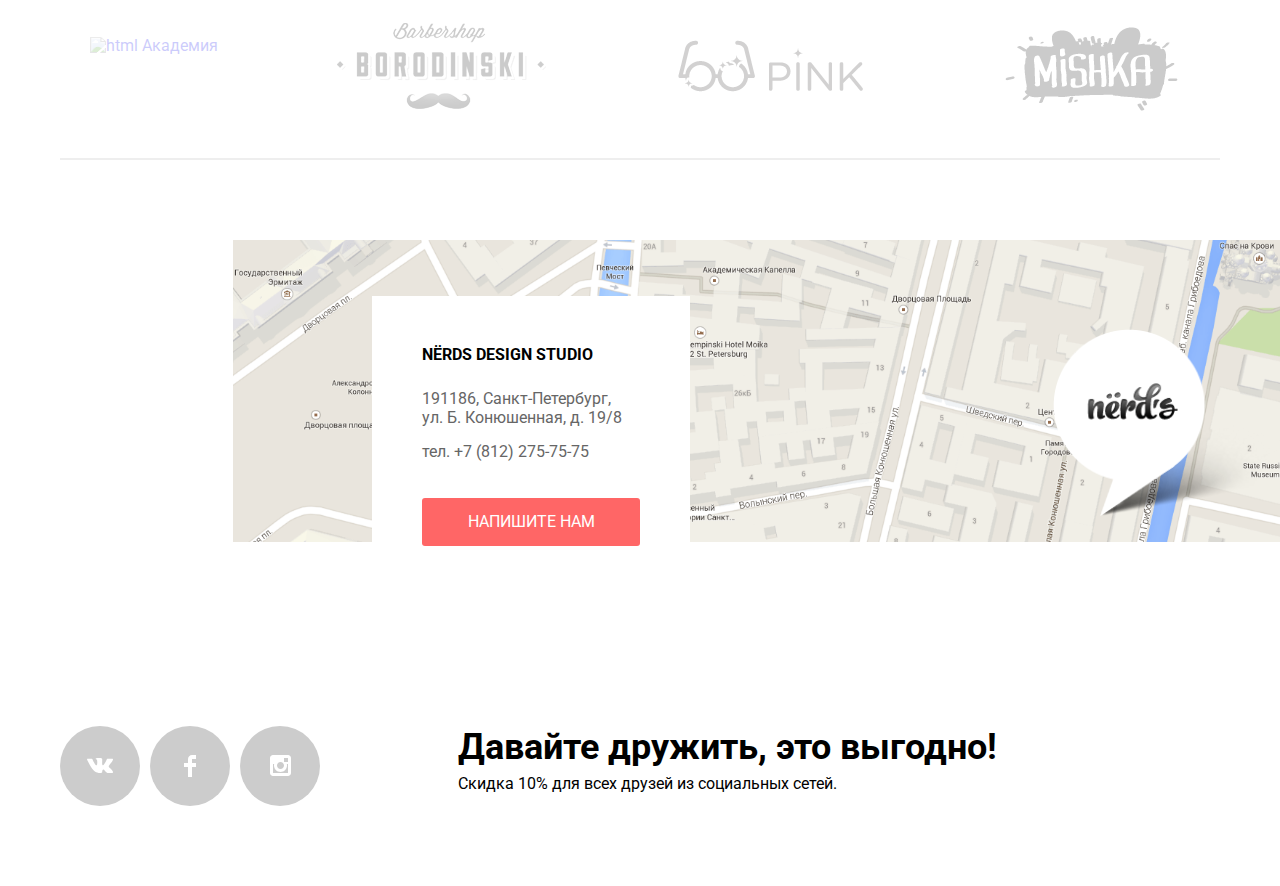
==== commit 80606751: "Изменения после финальной проверки" ====
--- a/index.html
+++ b/index.html
@@ -2,240 +2,226 @@
 <html lang="ru">
   <head>
     <meta charset="utf-8">
-      <title>HTML Academy: Нёрдс</title>
-      <link href="https://fonts.googleapis.com/css?family=Roboto:400,500&amp;subset=cyrillic" rel="stylesheet">
-      <link href="css/style.css" rel="stylesheet">
-      <link href="css/normalize.css" rel="stylesheet">
-    </head>
-      <body class="main-page">
-          <header class="main-header">
-            <div class="container">
-            <h1 class="visually-hidden">Веб-студия Нёрдс</h1>
-            <nav class="main-navigation">
-            <div class="navigation-container">
-             <ul class="nerds-logo">
+    <title>HTML Academy: Нёрдс</title>
+    <link href="https://fonts.googleapis.com/css?family=Roboto:400,500&amp;subset=cyrillic" rel="stylesheet">
+    <link href="css/style.css" rel="stylesheet">
+    <link href="css/normalize.css" rel="stylesheet">
+  </head>
+  <body class="main-page">
+    <header class="main-header">
+      <div class="container">
+        <h1 class="visually-hidden">Веб-студия Нёрдс</h1>
+        <nav class="main-navigation">
+          <div class="navigation-container">
+            <ul class="nerds-logo">
               <li>
                 <img src="img/nerds-logo.png" width="160" height="65" alt="Нёрдс">
               </li>
-             </ul>
+            </ul>
             <ul class="navigation-block">
-             <li>
-              <a href="#">Студия</a>
-             </li>
-             <li>
-              <a href="#">Клиенты</a>
-             </li>
-             <li>
-              <a href="inner.html">Магазин</a>
-             </li>
-             <li>
-             <a href="#">Контакты</a>
-             </li>
-             </ul>
-             <ul  class="user-block">
+              <li>
+                <a class="navigation-block-link" href="#">Студия</a>
+              </li>
+              <li>
+                <a class="navigation-block-link" href="#">Клиенты</a>
+              </li>
+              <li>
+                <a class="navigation-block-link" href="inner.html">Магазин</a>
+              </li>
+              <li>
+                <a class="navigation-block-link" href="#">Контакты</a>
+              </li>
+            </ul>
+            <ul  class="user-block">
               <li class="user-icon">
-                <a href="#">Корзина</a>
-              </li>
-             </ul>
-           </div>
-           </nav>
-         </div>
-       <section class="slider">
+                <a class="user-icon-link" href="#">Корзина</a>
+              </li>
+            </ul>
+          </div>
+        </nav>
+      </div>
+      <section class="slider">
         <div class="container">
-        <h2 class="visually-hidden">Преимущества</h2>
-        <input class="visually-hidden product-1" type="radio" id="product-1" name="toggle" checked>
-        <input class="visually-hidden product-2" type="radio" id="product-2" name="toggle">
-        <input class="visually-hidden product-3" type="radio" id="product-3" name="toggle">
-        <div class="slider-controls">
-          <label class="slider-controls-item slider-controls-item--1" for="product-1">Первый</label>
-          <label class="slider-controls-item slider-controls-item--2" for="product-2">Второй</label>
-          <label class="slider-controls-item slider-controls-item--3" for="product-3">Третий</label>
+          <h2 class="visually-hidden">Преимущества</h2>
+          <input class="visually-hidden product-1" type="radio" id="product-1" name="toggle" checked>
+          <input class="visually-hidden product-2" type="radio" id="product-2" name="toggle">
+          <input class="visually-hidden product-3" type="radio" id="product-3" name="toggle">
+          <div class="slider-controls">
+            <label class="slider-controls-item slider-controls-item--1" for="product-1">Первый</label>
+            <label class="slider-controls-item slider-controls-item--2" for="product-2">Второй</label>
+            <label class="slider-controls-item slider-controls-item--3" for="product-3">Третий</label>
+          </div>
+          <ul class="slider-list">
+            <li class="slider-item">
+              <b>Долго, дорого,<br> скрупулезно.</b>
+              <p>Математически выверенный дизайн<br> для вашего сайта или мобильного приложения.</p>
+              <a class="slider-item-button button" href="#">УЗНАТЬ БОЛЬШЕ</a>
+            </li>
+            <li class="slider-item">
+              <b>Любим математику<br> как никто другой</b>
+              <p>Никакого креатива, только математические формулы  для расчета идеальных пропорций.</p>
+              <a class="slider-item-button button" href="#">УЗНАТЬ БОЛЬШЕ</a>
+            </li>
+            <li class="slider-item">
+              <b>Только ночь,<br> только хардкор</b>
+              <p>Работать днем, как все? Мы против этого. Ближе к полуночи работа только начинается.</p>
+              <a class="slider-item-button button" href="#">УЗНАТЬ БОЛЬШЕ</a>
+            </li>
+          </ul>
         </div>
-        <ul class="slider-list">
-          <li class="slider-item">
-            <b>Долго, дорого,<br> скрупулезно.</b>
-            <p>Математически выверенный дизайн  для вашего сайта или мобильного приложения.</p>
-          <a class="slider-item-button button" href="#">УЗНАТЬ БОЛЬШЕ</a>
-          </li>
-          <li class="slider-item">
-            <b>Любим математику<br> как никто другой</b>
-            <p>Никакого креатива, только математические формулы  для расчета идеальных пропорций.</p>
-          <a class="slider-item-button button" href="#">УЗНАТЬ БОЛЬШЕ</a>
-          </li>
-          <li class="slider-item">
-            <b>Только ночь,<br> только хардкор</b>
-            <p>Работать днем, как все? Мы против этого. Ближе к полуночи работа только начинается.</p>
-            <a class="slider-item-button button" href="#">УЗНАТЬ БОЛЬШЕ</a>
-          </li>
-        </ul>
-    </div>
-    </section>
-      </header>
-      <main class="container">
-        <section class="services">
-          <h2 class="visually-hidden">Услуги</h2>
-          <ul class="services-list">
+      </section>
+    </header>
+    <main class="container">
+      <section class="services">
+        <h2 class="visually-hidden">Услуги</h2>
+        <ul class="services-list">
           <li class="web">
             <img src="img/illustration-1.jpg" width="300" height="146" alt="Ноутбук">
             <h3>Веб-сайты</h3>
-            <p>Мир никогда не будет прежним после того, как увидит ваш сайт!</p>
-            <button  class="button button-red" type="submit">ЗАКАЗАТЬ</button>
+            <p>Мир никогда не будет прежним<br> после того, как увидит ваш сайт!</p>
+            <a class="button button-red" href="#">ЗАКАЗАТЬ</a>
           </li>
           <li class="apps">
             <img src="img/illustration-2.jpg" width="300" height="146" alt="Смартфоны">
             <h3>Приложения</h3>
             <p>Покорите топ-10 приложений в AppStore и GooglePlay</p>
-            <button class="button button-green" type="submit">ЗАКАЗАТЬ</button>
+            <a class="button button-green" href="#">ЗАКАЗАТЬ</a>
           </li>
           <li class="presentations">
             <img src="img/illustration-3.jpg" width="300" height="146" alt="Доска">
             <h3>Презентации</h3>
-            <p>Вы даже не подозреваете, насколько вы изумительны!</p>
-            <button class="button button-yellow" type="submit">ЗАКАЗАТЬ</button>
+            <p>Вы даже не подозреваете,<br> насколько вы изумительны!</p>
+            <a class="button button-yellow" href="#">ЗАКАЗАТЬ</a>
           </li>
         </ul>
-        </section>
-        <div class="about-us">
-          <section class="content">
-            <h2 class="visually-hidden">О нас</h2>
-            <b>Мы - маленькая, но гордая дизайн-студия из Краснодара.</b>
-            <p>Исповедуем принципы минимализма и чистоты. Ставим математический расчет превыше креатива. Работаем не покладая рук, как роботы.</p>
-            <span>Выполняем заказы на разработку:</span>
-            <ul class="content-list">
-              <li class="list1">
-                Веб-сайтов любой сложности
-              </li>
-              <li class="list2">
-                Мобильных приложений для iOS и Android
-              </li>
-              <li class="list3">
-                Слайдшоу и видео для корпоративных презентаций
-              </li>
-            </ul>
-            </section>
-            <section class="table-nerds">
-              <img src="img/nerds-illustration.jpg" width="360" height="208" alt="Нёрдс">
-            <table class="about-nerds">
-              <caption>С 2004 года любим точность во всем:</caption>
-              <tr>
-                <td>146<sup>%</sup></td>
-                <td>100<sup>%</sup></td>
-                <td>50<sup>%</sup></td>
-              </tr>
-              <tr>
-                <td>Уровень самоотдачи</td>
-                <td>Соблюдение сроков</td>
-                <td>Минимальная предоплата</td>
-              </tr>
-            </table>
-          </section>
-         </div>
-        <section class="partners">
-          <h2 class="visually-hidden">Партнеры</h2>
-          <ul class="partners-list">
-            <li>
-              <a class="partners-logo web-btn-htmlacademy" href="https://htmlacademy.ru/intensive/htmlcss">
-               <img src="img/logo-htmlAcademy-black.png" width="199" height="68" alt="html Академия">
-              </a>
-            </li>
-            <li>
-              <a class="partners-logo" href="#">
-               <img src="img/logo-borodinski.png" width="209" height="90" alt="Барбершоп Бородинский">
-              </a>
-            </li>
-            <li>
-              <a class="partners-logo" href="#">
-               <img src="img/logo-pink.png" width="185" height="52" alt="Пинк">
-              </a>
-            </li>
-            <li>
-              <a class="partners-logo" href="#">
-               <img src="img/logo-mishka.png" width="173" height="84" alt="Мишка">
-              </a>
-            </li>
+      </section>
+      <div class="about-us">
+        <section class="content">
+          <h2 class="visually-hidden">О нас</h2>
+          <b>Мы - маленькая, но гордая<br> дизайн-студия из Краснодара.</b>
+          <p>Исповедуем принципы минимализма и чистоты. Ставим математический расчет<br> превыше креатива. Работаем не покладая рук, как роботы.</p>
+          <span>Выполняем заказы на разработку:</span>
+          <ul class="content-list">
+            <li class="list1">Веб-сайтов любой сложности</li>
+            <li class="list2">Мобильных приложений для iOS и Android</li>
+            <li class="list3">Слайдшоу и видео для корпоративных презентаций</li>
           </ul>
         </section>
-      </main>
-      <section class="contacts">
+        <section class="table-nerds">
+          <img src="img/nerds-illustration.jpg" width="360" height="208" alt="Нёрдс">
+          <table class="about-nerds">
+            <caption>С 2004 года любим точность во всем:</caption>
+            <tr class="first-line">
+            <td>146<sup>%</sup></td>
+            <td>100<sup>%</sup></td>
+            <td>50<sup>%</sup></td>
+            </tr>
+            <tr>
+            <td>Уровень самоотдачи</td>
+            <td>Соблюдение сроков</td>
+            <td>Минимальная предоплата</td>
+            </tr>
+          </table>
+        </section>
+      </div>
+      <section class="partners">
+        <h2 class="visually-hidden">Партнеры</h2>
+        <ul class="partners-list">
+          <li class="partners-list-item">
+            <a class="partners-logo web-btn-htmlacademy" href="https://htmlacademy.ru/intensive/htmlcss">
+            <img src="img/logo-htmlacademy-black.png" width="199" height="68" alt="html Академия"></a>
+          </li>
+          <li class="partners-list-item">
+            <a class="partners-logo logo-borodinski" href="#">
+            <img src="img/logo-borodinski.png" width="209" height="90" alt="Барбершоп Бородинский"></a>
+          </li>
+          <li class="partners-list-item">
+            <a class="partners-logo" href="#">
+            <img src="img/logo-pink.png" width="185" height="52" alt="Пинк"></a>
+          </li>
+          <li class="partners-list-item">
+            <a class="partners-logo" href="#">
+            <img src="img/logo-mishka.png" width="173" height="84" alt="Мишка"></a>
+          </li>
+        </ul>
+      </section>
+    </main>
+    <section class="contacts">
       <iframe src="https://www.google.com/maps/embed?pb=!1m18!1m12!1m3!1d1998.598942412403!2d30.320894616187918!3d59.938796869047835!2m3!1f0!2f0!3f0!3m2!1i1024!2i768!4f13.1!3m3!1m2!1s0x4696310fca5ba729%3A0xea9c53d4493c879f!2z0JHQvtC70YzRiNCw0Y8g0JrQvtC90Y7RiNC10L3QvdCw0Y8g0YPQuy4sIDE5LCDQodCw0L3QutGCLdCf0LXRgtC10YDQsdGD0YDQsywgMTkxMTg2!5e0!3m2!1sru!2sru!4v1512396854346" width="1440" height="416" allowfullscreen></iframe>
-       <p><img src="img/map.png" width="1440" height="416" alt="Карта"></p>
-       <div class="map-marker">
-          <img src="img/map-marker.png" width="231" height="190" alt="Маркер">
-        </div>
-       <div class="nerds-contacts">
+      <p class="map"><img src="img/map.png" width="1440" height="416" alt="Карта"></p>
+      <div class="map-marker">
+        <img src="img/map-marker.png" width="231" height="190" alt="Маркер">
+      </div>
+      <div class="nerds-contacts">
         <b>NЁRDS DESIGN STUDIO</b>
         <p>191186, Санкт-Петербург,<br>
-           ул. Б. Конюшенная, д. 19/8<br><br>
-           тел. +7 (812) 275-75-75</p>
-        <button class="button button-contacts" type="submit">Напишите нам</button>
-       </div>
-     </section>
-     <footer class="main-footer">
-       <div class="container">
+        ул. Б. Конюшенная, д. 19/8</p>
+        <p class="phone">тел. +7 (812) 275-75-75</p>
+        <a class="button button-contacts" href="#">Напишите нам</a>
+      </div>
+    </section>
+    <footer class="main-footer">
+      <div class="container">
         <div class="wrapper">
-        <div class="main-social">
-        <ul class="main-footer-list">
-         <li>
-          <a class="social social-btn" href="#">
-          <span class="visually-hidden">Вконтакте</span>
-          <svg version="1.1" id="Layer_1" xmlns="http://www.w3.org/2000/svg" xmlns:xlink="http://www.w3.org/1999/xlink" x="0px" y="0px"
-          	 width="26px" height="15px" viewBox="0 0 26 15" enable-background="new 0 0 26 15" xml:space="preserve">
-          <path fill="#FFFFFF" d="M16.138,11.51c0.956-0.309,2.18,2.04,3.483,2.939c0.978,0.681,1.727,0.534,1.727,0.534l3.473-0.05
-          	c0,0,1.815-0.112,0.957-1.554c-0.071-0.12-0.503-1.069-2.585-3.022c-2.177-2.043-1.882-1.712,0.739-5.244
-          	c1.597-2.153,2.236-3.468,2.036-4.028c-0.192-0.539-1.365-0.399-1.365-0.399L20.69,0.713c-0.381,0.001-0.704,0.119-0.851,0.515
-          	c-0.003,0.004-0.621,1.666-1.445,3.079c-1.741,2.989-2.436,3.148-2.724,2.961c-0.661-0.433-0.494-1.737-0.494-2.664
-          	c0-2.897,0.432-4.105-0.846-4.417c-0.427-0.104-0.739-0.172-1.828-0.182c-1.392-0.021-2.574,0-3.244,0.329
-          	c-0.445,0.223-0.786,0.712-0.579,0.74c0.26,0.035,0.843,0.16,1.155,0.586c0.401,0.552,0.389,1.789,0.389,1.789
-          	s0.229,3.411-0.54,3.834c-0.528,0.29-1.25-0.302-2.803-3.016C6.087,2.879,5.488,1.345,5.488,1.345S5.372,1.06,5.162,0.904
-          	C4.912,0.719,4.562,0.66,4.562,0.66L0.848,0.684c0,0-0.558,0.016-0.763,0.262C-0.097,1.164,0.07,1.614,0.07,1.614
-          	s2.909,6.881,6.203,10.347c3.02,3.182,6.452,2.971,6.452,2.971h1.555c0,0,0.469-0.054,0.709-0.312
-          	c0.224-0.24,0.214-0.691,0.214-0.691S15.172,11.82,16.138,11.51z"/>
-          </svg></a>
-          </li>
-          <li>
-           <a class="social social-btn" href="#">
-           <span class="visually-hidden">Фейсбук</span>
-           <svg version="1.1" id="Layer_2" xmlns="http://www.w3.org/2000/svg" xmlns:xlink="http://www.w3.org/1999/xlink" x="0px" y="0px"
-           	 width="12px" height="22px" viewBox="0 0 12 22" enable-background="new 0 0 12 22" xml:space="preserve">
-           <path fill="#FFFFFF" d="M12,4V0H8C5.791,0,4,1.791,4,4v4H0v4h4v10h4V12h4V8H8V4H12z"/>
-           </svg></a>
-          </li>
-          <li>
-           <a class="social social-btn" href="#">
-           <span class="visually-hidden">Инстаграм</span>
-           <svg version="1.1" id="Layer_3" xmlns="http://www.w3.org/2000/svg" xmlns:xlink="http://www.w3.org/1999/xlink" x="0px" y="0px"
-           	 width="21px" height="21px" viewBox="0 0 21 21" enable-background="new 0 0 21 21" xml:space="preserve">
-           <path fill="#FFFFFF" d="M18,0H3C1.35,0,0,1.35,0,3v15c0,1.65,1.35,3,3,3h15c1.65,0,3-1.35,3-3V3C21,1.35,19.65,0,18,0z M10.5,7
-           	c1.93,0,3.5,1.57,3.5,3.5S12.43,14,10.5,14S7,12.43,7,10.5S8.57,7,10.5,7z M18,18H3V9h1.181C4.067,9.482,4,9.983,4,10.5
-           	c0,3.59,2.91,6.5,6.5,6.5s6.5-2.91,6.5-6.5c0-0.517-0.066-1.018-0.181-1.5H18V18z M18,7h-4V3h4V7z"/>
-           </svg></a>
-          </li>
-         </ul>
-       </div>
-       <div class="frienship">
-       <b>Давайте дружить, это выгодно!</b><br>
-       <p>Скидка 10% для всех друзей из социальных сетей.</p>
-     </div>
-     </div>
-     </div>
-      </footer>
+          <div class="main-social">
+            <ul class="main-footer-list">
+              <li>
+                <a class="social social-btn" href="#">
+                  <span class="visually-hidden">Вконтакте</span>
+                  <svg version="1.1" id="layer_1" xmlns="http://www.w3.org/2000/svg" xmlns:xlink="http://www.w3.org/1999/xlink" x="0px" y="0px" width="26px" height="15px" viewBox="0 0 26 15" enable-background="new 0 0 26 15" xml:space="preserve"><path fill="#FFFFFF" d="M16.138,11.51c0.956-0.309,2.18,2.04,3.483,2.939c0.978,0.681,1.727,0.534,1.727,0.534l3.473-0.05
+                  c0,0,1.815-0.112,0.957-1.554c-0.071-0.12-0.503-1.069-2.585-3.022c-2.177-2.043-1.882-1.712,0.739-5.244
+                  c1.597-2.153,2.236-3.468,2.036-4.028c-0.192-0.539-1.365-0.399-1.365-0.399L20.69,0.713c-0.381,0.001-0.704,0.119-0.851,0.515
+                  c-0.003,0.004-0.621,1.666-1.445,3.079c-1.741,2.989-2.436,3.148-2.724,2.961c-0.661-0.433-0.494-1.737-0.494-2.664
+                  c0-2.897,0.432-4.105-0.846-4.417c-0.427-0.104-0.739-0.172-1.828-0.182c-1.392-0.021-2.574,0-3.244,0.329
+                  c-0.445,0.223-0.786,0.712-0.579,0.74c0.26,0.035,0.843,0.16,1.155,0.586c0.401,0.552,0.389,1.789,0.389,1.789
+                  s0.229,3.411-0.54,3.834c-0.528,0.29-1.25-0.302-2.803-3.016C6.087,2.879,5.488,1.345,5.488,1.345S5.372,1.06,5.162,0.904
+                  C4.912,0.719,4.562,0.66,4.562,0.66L0.848,0.684c0,0-0.558,0.016-0.763,0.262C-0.097,1.164,0.07,1.614,0.07,1.614
+                  s2.909,6.881,6.203,10.347c3.02,3.182,6.452,2.971,6.452,2.971h1.555c0,0,0.469-0.054,0.709-0.312
+                  c0.224-0.24,0.214-0.691,0.214-0.691S15.172,11.82,16.138,11.51z"/></svg>
+                </a>
+              </li>
+              <li>
+                <a class="social social-btn" href="#">
+                  <span class="visually-hidden">Фейсбук</span>
+                  <svg version="1.1" id="layer_2" xmlns="http://www.w3.org/2000/svg" xmlns:xlink="http://www.w3.org/1999/xlink" x="0px" y="0px"
+                  width="12px" height="22px" viewBox="0 0 12 22" enable-background="new 0 0 12 22" xml:space="preserve">
+                  <path fill="#FFFFFF" d="M12,4V0H8C5.791,0,4,1.791,4,4v4H0v4h4v10h4V12h4V8H8V4H12z"/></svg>
+                </a>
+              </li>
+              <li>
+                <a class="social social-btn" href="#">
+                  <span class="visually-hidden">Инстаграм</span>
+                  <svg version="1.1" id="layer_3" xmlns="http://www.w3.org/2000/svg" xmlns:xlink="http://www.w3.org/1999/xlink" x="0px" y="0px"
+                  width="21px" height="21px" viewBox="0 0 21 21" enable-background="new 0 0 21 21" xml:space="preserve">
+                  <path fill="#FFFFFF" d="M18,0H3C1.35,0,0,1.35,0,3v15c0,1.65,1.35,3,3,3h15c1.65,0,3-1.35,3-3V3C21,1.35,19.65,0,18,0z M10.5,7
+                  c1.93,0,3.5,1.57,3.5,3.5S12.43,14,10.5,14S7,12.43,7,10.5S8.57,7,10.5,7z M18,18H3V9h1.181C4.067,9.482,4,9.983,4,10.5
+                  c0,3.59,2.91,6.5,6.5,6.5s6.5-2.91,6.5-6.5c0-0.517-0.066-1.018-0.181-1.5H18V18z M18,7h-4V3h4V7z"/></svg>
+                </a>
+              </li>
+            </ul>
+          </div>
+          <div class="frienship">
+            <b>Давайте дружить, это выгодно!</b>
+            <p>Скидка 10% для всех друзей из социальных сетей.</p>
+          </div>
+        </div>
+      </div>
+    </footer>
+    <div class="container">
       <section class="modal modal-letter">
-  <h2>Напишите нам</h2>
-  <span>Ваше имя:</span>
-  <span>Ваш e-mail:</span>
-  <form class="letter-form" action="https://echo.htmlacademy.ru" method="post">
-    <p><label class="visually-hidden" for="user-name">Ваше имя:</label>
-        <input class="letter-name" type="text" name="yourname" id="user-name" placeholder="Представьтесь, пожалуйста"></p>
-        <p><label class="visually-hidden" for="post-user">Ваш e-mail:</label>
+        <h2>Напишите нам</h2>
+        <form class="letter-form" action="https://echo.htmlacademy.ru" method="post">
+          <p><label for="user-name">Ваше имя:</label>
+            <input class="letter-name" type="text" name="yourname" id="user-name" placeholder="Представьтесь, пожалуйста"></p>
+          <p><label for="post-user">Ваш e-mail:</label>
             <input type="text" name="post" id="post-user" placeholder="Для отправки ответа"></p>
-            <p><label for="letter-field">Текст письма:</label>
-                <input class="letter-text" type="text" name="letter" id="letter-field" placeholder="В свободной форме"></p>
-                <button class="button" type="submit">Отправить</button>
-              </form>
-              <button class="modal-close" type="submit">Закрыть</button>
-
-            </section>
-
-            <script src="js/popup.js"></script>
+          <p><label for="letter-field">Текст письма:</label>
+            <input class="letter-text" type="text" name="letter" id="letter-field" placeholder="В свободной форме"></p>
+          <button class="button button-letter" type="submit">Отправить</button>
+        </form>
+        <button class="modal-close" type="submit">Закрыть</button>
+      </section>
+    </div>
+    <script src="js/popup.js"></script>
   </body>
-  </html>
+</html>
--- a/css/style.css
+++ b/css/style.css
@@ -1,41 +1,50 @@
 
 body {
-  margin: 0;
-  padding: 0;
-  min-width: 1200px;
   font-family: "Roboto", Arial, sans-serif;
   font-size: 16px;
   font-weight: 400;
   color: #000000;
   background-color: #ffffff;
-}
+  margin: 0;
+  padding: 0;
+}
+
 .container {
-  width: 1200px;
+  width: 1160px;
   margin: 0 auto;
   padding: 0 20px;
-  box-sizing: border-box;
-}
+}
+
 img {
   max-width: 100%;
   height: auto;
 }
+
+a {
+  text-decoration: none;
+}
+
 .visually-hidden {
   position: absolute;
   width: 1px;
   height: 1px;
   clip: rect(0, 0, 0, 0);
 }
+
 .inner-page {
   color: #000000;
   background-color: #ffffff;
 }
+
 .main-header {
+  min-height: 545px;
+  min-width: 1160px;
+  background-color: #eeeeee;
+  padding: 0 20px;
+  margin: 0;
   margin-bottom: 80px;
-  min-height: 546px;
-  background-color: #eeeeee;
-  padding: 0;
-  margin: 0;
-}
+}
+
 .main-navigation {
   display: flex;
   min-height: 70px;
@@ -43,6 +52,7 @@
   margin: 0;
   padding: 0;
 }
+
 .navigation-container {
   display: flex;
   flex-direction: row;
@@ -51,112 +61,109 @@
   line-height: 30px;
   text-transform: uppercase;
   list-style: none;
-  width: 1200px;
-  padding: 0;
-}
+}
+
 .nerds-logo {
   width: 180px;
   height: 68px;
-  padding: 0;
-  list-style: none;
+  list-style: none;
+  padding: 0;
   margin-top: 48px;
   margin-bottom: 0;
-  margin-right: 190px;
-}
-.main-logo {
+  margin-right: 182px;
+}
+
+.nerds-logo {
   opacity: 1;
 }
-.main-logo:hover,
+
+.nerds-logo:hover,
 .main-logo:focus {
   opacity: 0.5;
 }
-.main-logo:active {
+
+.nerds-logo:active {
   opacity: 0.1;
 }
+
 .navigation-block {
   display: flex;
+  font-weight: 500;
   min-width: 440px;
-  padding: 0;
-  margin-top: 74px;
+  list-style: none;
+  padding: 0;
+  margin-top: 72px;
   margin-right: 230px;
-  list-style: none;
-}
+}
+
 .navigation-block li {
-  margin-right: 45px;
-}
+  margin-right: 47px;
+}
+
 .navigation-block li:last-child {
   margin-right: 0;
-}
+  margin-left: -1px;
+}
+
 .user-block {
   position: relative;
+  font-weight: 500;
   max-width: 116px;
-  padding: 0;
-  padding-left: 45px;
+  list-style: none;
+  padding: 0;
+  padding-left: 52px;
   margin-right: 0;
-  margin-top: 74px;
-  list-style: none;
-}
+  margin-top: 72px;
+}
+
 .user-block .user-icon::before {
   content: "";
   position: absolute;
   top: 7px;
-  left: 1px;
+  left: 9px;
   width: 15px;
   height: 15px;
   background-color: #eeeeee;
   background-image: url(../img/cart-icon.png);
   opacity: 0.3;
 }
+
 .main-navigation-wrapper {
   width: 100%;
   background-color: #eeeeee;
 }
-.navigation-block a,
-.user-block a {
-  display: block;
-  font-weight: 500;
+
+.navigation-block-link,
+.user-icon-link {
   color: #000000;
-  text-align: 30px;
-  padding: 0;
-  margin: 0;
-  text-decoration:none;
- }
-.navigation-block a:hover,
-.user-block a:hover {
+}
+
+.navigation-block-link:hover,
+.user-icon-link:hover {
   color: #ff6666;
 }
-.navigation-block a:focus,
-.user-block a:focus {
-  opacity: 0.5;
-  text-decoration: none;
-}
-.navigation-block a:active,
-.user-block a:active {
-  position: relative;
-
-}
-.navigation-block a::after:active {
-  content: "";
-  position: absolute;
-  background-color: red;
-  height: 1px;
-  width: 50px;
-  width: auto;
-}
-/* Стилизация слайдера */
-.slider .container b {
-  font-family: inherit;
-  font-size: 55px;
-  line-height: 55px;
-}
+
+.navigation-block-link:focus,
+.user-icon-link:focus {
+  color: #000000;
+  padding-bottom: 7px;
+  border-bottom: 2px solid #fb565a;
+}
+
+.navigation-block-link:active,
+.user-icon-link:active {
+  color: rgba(204, 204, 204, 0.8);
+}
+
 .slider {
   position: relative;
   background-color: #eeeeee;
 }
+
 .slider-controls {
   position: absolute;
   left: 50%;
-  bottom: 104px;
+  bottom: 103px;
   z-index: 100;
   width: 160px;
   height: 18px;
@@ -164,6 +171,7 @@
   font-size: 0;
   transform: translateX(-50%);
 }
+
 .slider-controls label {
   position: relative;
   display: inline-block;
@@ -173,6 +181,7 @@
   border-radius: 50%;
   cursor: pointer;
 }
+
 .slider-controls label::after {
   content: "";
   position: absolute;
@@ -184,40 +193,49 @@
   background: #ffffff;
   border-radius: 50%;
 }
+
 .slider-list {
-  margin: 0;
-  padding: 0;
-  list-style: none;
-}
+  list-style: none;
+  margin: 0;
+  padding: 0;
+}
+
 .slider-item {
-  margin: 0;
   display: none;
-  padding: 84px 0 80px 0;
-}
+  padding: 73px 0 80px 0;
+  margin: 0;
+}
+
 .slider-item:nth-child(1) {
   background-image: url(../img/slide1.png);
   background-repeat: no-repeat;
-  background-position: 93% 18px;
-}
+  background-position: 93% 14px;
+}
+
 .slider-item:nth-child(2) {
   background-image: url(../img/slide2.png);
   background-repeat: no-repeat;
   background-position: 100% 0;
 }
+
 .slider-item:nth-child(3) {
   background-image: url(../img/slide3.png);
   background-repeat: no-repeat;
   background-position: 100% 20px;
 }
+
 .product-1:checked ~ .slider-list .slider-item:nth-child(1) {
   display: block;
 }
+
 .product-2:checked ~ .slider-list .slider-item:nth-child(2) {
   display: block;
 }
+
 .product-3:checked ~ .slider-list .slider-item:nth-child(3) {
   display: block;
 }
+
 .product-1:checked ~ .slider-controls .slider-controls-item--1::before,
 .product-2:checked ~ .slider-controls .slider-controls-item--2::before,
 .product-3:checked ~ .slider-controls .slider-controls-item--3::before {
@@ -233,195 +251,234 @@
   border: 2px solid #c1c1c1;
   border-radius: 50%;
 }
+
 .slider-item b {
   max-width: 600px;
-  margin: 0;
   font-size: 55px;
   line-height: 55px;
   font-weight: 500;
-}
+  margin: 0;
+}
+
 .slider-item p {
+  line-height: 24px;
   max-width: 430px;
-  margin: 0;
-  padding: 0;
-  margin-top: 28px;
-  margin-bottom: 38px;
-  line-height: 24px;
-}
+  padding: 0;
+  margin: 0;
+  margin-top: 25px;
+  margin-bottom: 41px;
+}
+
 .button {
   display: block;
   min-width: 240px;
-  padding: 13px 0;
-  margin-right: 940px;
   line-height: 18px;
   color: #ffffff;
   text-transform: uppercase;
   text-align: center;
   text-decoration: none;
   background-color: #fb565a;
+  padding: 15px 0;
+  margin-right: 940px;
   border-radius: 3px;
   border: none;
 }
+
 .button:hover,
 .button:focus {
   background-color: #e74246;
 }
+
 .button:active {
   background-color: #d7373b;
   color: rgba(255, 255, 255, 0.3);
   box-shadow: 0 3px rgba(0, 0, 0, 0.1) inset;
 }
+
 .services {
   margin-right: 60px;
   margin-top: 80px;
   margin-bottom: 80px;
 }
+
 .services-list {
   display: flex;
   justify-content: space-between;
-  margin: 0;
-  padding: 0;
-  list-style: none;
-}
+  list-style: none;
+  margin: 0;
+  padding: 0;
+}
+
 .web,
 .apps,
 .presentations {
   width:300px;
 }
+
 .services-list h3 {
-  font-family: inherit;
   font-size: 24px;
   line-height: 30px;
   text-transform: uppercase;
-}
+  margin-top: 19px;
+}
+
 .services-list p {
-  margin-top: 19px;
-  margin-bottom: 30px;
   line-height: 24px;
   color: #333333;
-}
+  margin-top: -9px;
+  margin-bottom: 35px;
+}
+
 .button-red {
   min-width: 160px;
+  background-color: #ff6666;
+  padding: 15px 0;
   margin-right: 140px;
-  height: 50px;
-  background-color: #ff6666;
-}
- .button-red:hover {
+}
+
+.button-red:hover {
   background-color: #ff3333;
 }
+
 .button-red:focus {
   background-color: #cc3333;
 }
+
 .button-green  {
   min-width: 160px;
+  padding: 15px 0;
   margin-right: 140px;
-  height: 50px;
   background-color: rgba(0, 204, 102, 0.8);
 }
+
 .button-green:hover {
   background-color: #00cc66;
 }
+
 .button-green:focus {
   background-color: #009966;
 }
+
 .button-yellow {
   min-width: 160px;
+  padding: 15px 0;
   margin-right: 140px;
-  height: 50px;
   background-color: rgba(255, 204, 51, 0.8);
 }
+
 .button-yellow:hover {
   background-color: #ffcc33;
 }
+
 .button-yellow:focus {
   background-color: #cc9933;
 }
+
 .about-us {
   display: flex;
   justify-content: space-between;
-  margin-bottom: 35px;
-  padding: 0;
+  padding: 0;
+  margin-bottom: 65px;
   background-color: #ffffff;
   border-top: 2px solid #eeeeee;
 }
+
 .content {
   position: relative;
-  width: 660px;
-  margin-top: 80px;
-}
+  min-width: 660px;
+  margin-top: 75px;
+}
+
 .content-list {
+  color: #333333;
+  list-style: none;
   margin-left: 35px;
   padding: 0;
-  list-style: none;
-}
+}
+
 .content-list li {
+  padding: 10px 0 10px 0;
   margin-bottom: 10px;
 }
-.content .list1::after {
+
+.content-list .list1::after {
   content: "";
   position: absolute;
   top: 268px;
-  left: 1px;
+  left: 0;
   z-index: 1;
   width: 26px;
   height: 2px;
   background: red;
   border-radius: 50%;
 }
+
 .content-list .list2::after {
   content: "";
   position: absolute;
   top: 318px;
-  left: 1px;
+  left: 0;
   z-index: 1;
   width: 26px;
   height: 2px;
   background: red;
   border-radius: 50%;
 }
+
 .content-list .list3::after {
   content: "";
   position: absolute;
-  top: 368px;
-  left: 1px;
+  top: 366px;
+  left: 0;
   z-index: 1;
   width: 26px;
   height: 2px;
   background: red;
   border-radius: 50%;
 }
+
 .table-nerds {
   width: 360px;
   margin-top: 40px;
 }
+
 .content *:last-child,
 .table-nerds *:last-child {
   margin-bottom: 0;
 }
-.content-list li {
-  padding: 10px 0 10px 0;;
-}
-.about-us b {
+
+.list3 {
+  margin-top: -3px;
+}
+
+.content b {
   font-size: 45px;
   font-weight: bold;
   line-height: 45px;
 }
+
 .content p {
-  font-size: 16px;
-  line-height: 26px;
-  padding: 0;
-  margin-top: 34px;
-  margin-bottom: 36px;
-}
+  color: #333333;
+  line-height: 24px;
+  padding: 0;
+  margin-top: 32px;
+  margin-bottom: 39px;
+}
+
 .content span {
-  font-size: 16px;
   font-weight: bolder;
   line-height: 24px;
+  text-transform: uppercase;
   margin-top: 39px;
-  text-transform: uppercase;
-}
+}
+
+.about-nerds {
+  width: 100%;
+  padding: 0;
+  margin-top: 32px;
+}
+
 .about-nerds caption {
-  font-size: 16px;
   line-height: 24px;
   text-transform: uppercase;
   caption-side: top;
@@ -429,213 +486,159 @@
   font-weight: bolder;
   margin-bottom: 26px;
 }
-.about-nerds {
-  margin-top: 37px;
-  width: 100%;
-  padding: 0;
-}
+
 .about-nerds td {
   width: 50%;
-  padding: 10px 0;
-}
+  padding: 9px 0;
+  padding-bottom: 0;
+}
+
 .about-nerds tr:first-child {
   font-size: 45px;
-  font-weight: bolder;
-}
-.about-nerds tr:first-child sup {
+  font-weight: 700;
+}
+
+tr:first-child sup {
   font-size: 26px;
   font-weight: bolder;
 }
+
+.first-line td:nth-child(2) {
+  padding-right: 1px;
+}
+
+.first-line td:nth-child(3) {
+  padding-right: 50px;
+}
+
+.about-nerds tr:last-child {
+  line-height: 18px;
+  color: #333333;
+}
+
 .partners-list {
   display: flex;
   justify-content: space-between;
   border-top: 2px solid #eeeeee;
   margin-bottom: 80px;
-  padding: 45px 31px 45px 31px;
+  padding: 61px 42px 41px 30px;
   list-style: none;
   border-bottom: 2px solid #eeeeee;
 }
+
+.partners-list-item:nth-child(2) {
+  padding-right: 12px;
+  margin-top: -14px;
+}
+
+.partners-list-item:nth-child(3) {
+  padding-top: 3px;
+  padding-right: 23px;
+}
+
+.partners-list-item:nth-child(4) {
+  margin-top: -10px;
+}
+
 .partners-logo {
   opacity: 0.2;
 }
+
 .partners-logo:hover,
 .partners-logo:focus {
   opacity: 1;
 }
+
 .partners-logo:active {
   opacity: 0.1;
 }
-.main-navigation a {
-  color:  #000000;
-}
-.main-navigation a:hover {
-  color: #ff6666;
-}
-.main-navigation a:focus {
-  color: #999999;
-}
-.main-navigation a:active {
-  color: #000000;
-  text-decoration:underline;
-  text-decoration-style: solid;
-  text-decoration-color: red;
-}
-                       /*   Cтилизация внуттренней страницы    */
-
+
+/* Cтилизация внуттренней страницы */
 .inner-header {
   background-color: #eeeeee;
   min-height: 354px;
 }
+
 .inner-tag {
-  width: 1200px;
   height: 158px;
   font-family: inherit;
   font-size: 55px;
   line-height: 55px;
-  margin: 80px 0 60px 218px;
-}
-.market a {
- text-decoration: underline;
- text-decoration-color: red;
-}
-.prodact-sort {
-  display: flex;
-  justify-content: flex-start;
+  text-align: center;
+  margin-top: 74px;
+  margin-bottom: 58px;
+}
+
+.market-link {
+  padding-bottom: 7px;
+  border-bottom: 2px solid #fb565a;
+}
+
+.catalog-columns {
+  display: flex;
   flex-wrap: wrap;
-  align-items: center;
-  list-style: none;
-  margin: 0;
-  padding: 0;
-  margin-bottom: 50px;
-}
-.prodact-sort-item-down {
-  display: block;
-  position: relative;
-}
-.prodact-sort-item-up {
-  display: block;
-  position: relative;
-}
-.prodact-sort-item-down::before {
-  content: "";
-  position: absolute;
-  left: 10px;
-  top: -7px;
-  width: 0;
-	height: 0;
-	border-left: 6px solid transparent;
-	border-right: 6px solid transparent;
-  border-bottom: 11px solid #000000;
-  opacity: 0.2;
-}
-.prodact-sort-item-up::after {
-  content: "";
-  position: absolute;
-  left: -10px;
-  top: -7px;
-  width: 0;
-	height: 0;
-	border-left: 6px solid transparent;
-	border-right: 6px solid transparent;
-	border-top: 11px solid #000000;
-  opacity: 0.2;
-}
-.prodact-sort-item-down:hover::before,
-.prodact-sort-item-up:hover::after {
-  opacity: 0.5;
-}
-.prodact-sort-item-down:focus::before,
-.prodact-sort-item-down:active::before,
-.prodact-sort-item-up:focus::after,
-.prodact-sort-item-up:active::after {
-  opacity: 1;
-}
-.prodact-sort li:nth-child(1),
-.prodact-sort li:nth-child(2) {
-  font-size: 18px;
-  line-height: 30px;
-  text-transform: uppercase;
-  font-weight: bolder;
-}
-.prodact-sort li:nth-child(2) {
-  margin-left: 281px;
-  margin-right: 241px;
-}
-.prodact-sort li:nth-child(3),
-.prodact-sort li:nth-child(4),
-.prodact-sort li:nth-child(5) {
-  font-size: 14px;
-  text-transform: uppercase;
-  line-height: 18px;
-  margin-left: 27px;
-  opacity: 0.5;
-}
-.prodact-sort li:nth-child(6) {
-  margin-left: 48px;
-  margin-right: 17px;
-}
-.prodact-sort li:nth-child(3):hover,
-.prodact-sort li:nth-child(4):hover,
-.prodact-sort li:nth-child(5):hover {
-  opacity: 0.7;
-}
-.prodact-sort li:nth-child(3):focus,
-.prodact-sort li:nth-child(4):focus,
-.prodact-sort li:nth-child(5):focus,
-.prodact-sort li:nth-child(3):active,
-.prodact-sort li:nth-child(4):active,
-.prodact-sort li:nth-child(5):active {
-  opacity: 1;
-}
-.catalog-columns {
-  display: flex;
-  justify-content: space-between;
-}
+  padding: 0;
+  margin-top: 54px;
+}
+
 .filters {
+  padding: 0;
+  margin: 0;
+  margin-right: 140px;
+  margin-left: -2px;
+}
+
+.filters-form {
   width: 260px;
-  margin: 0;
-  padding: 0;
-}
+  padding: 0;
+  margin: 0;
+}
+
 .filter {
+  padding: 0;
+  margin: 0;
   border: none;
-  margin: 0;
-  padding: 0;
-}
+}
+
 .fieldset-coast {
-  margin: 0;
-  padding: 0;
-  width: 260px;
   margin: 0 auto;
 }
+
 .range-filter {
   width: 260px;
-  margin-top: 0px;
-}
-
-.filter legend {
+  margin-top: 51px;
+}
+
+.filter-title {
   font-size: 18px;
   line-height: 30px;
   text-transform: uppercase;
   font-weight: 700;
 }
+
 .range-controls {
   position: relative;
   height: 41px;
-  margin-bottom: 15px;
   padding-top: 39px;
   padding-right: 20px;
   padding-left: 20px;
+  margin-bottom: 15px;
   background: #d7dcde;
   border-radius: 5px;
 }
+
 .range-controls .scale {
   height: 2px;
   background: #cccccc;
-  }
-  .range-controls .bar {
+}
+
+.range-controls .bar {
   height: 2px;
+  width: 60%;
   background: #00ca74;
-}
+  margin-left: 5%;
+}
+
 .range-controls .toggle {
   position: absolute;
   top: 31px;
@@ -649,36 +652,43 @@
   border-radius: 50%;
   cursor: pointer;
 }
+
 .range-controls .toggle-min {
   left: 19px;
 }
+
 .range-controls .toggle-max {
   left: 160px;
 }
+
 .price-controls {
   font-family: "Roboto", Arial, sans-serif;
   font-size: 16px;
   line-height: 22px;
   margin-bottom: 55px;
 }
+
 .price-controls label {
   font-family: inherit;
   text-transform: uppercase;
 }
+
 .price-controls label:last-child {
   margin-left: 32px;
 }
+
 .price-controls input {
   font-family: inherit;
   width: 60px;
-  padding: 8px 10px;
-  margin-left: 10px;
   text-align: center;
   color: #283136;
+  padding: 8px 9px;
+  margin-left: 10px;
   border: none;
   border-radius: 5px;
   background: #f1f1f1;
 }
+
 .net-list,
 .features-list {
   line-height: 20px;
@@ -687,10 +697,12 @@
   padding: 0;
   margin-bottom: 48px;
 }
+
 .net-list li,
 .features-list li {
   margin-bottom: 20px;
 }
+
 .button-filter {
   display: block;
   min-width: 240px;
@@ -698,38 +710,48 @@
   font-weight: bolder;
   color: #000000;
   line-height: 18px;
-  padding: 13px 0;
+  padding: 15px 0;
   text-transform: uppercase;
   text-align: center;
   text-decoration: none;
   border-radius: 3px;
   border: none;
-  background-color: #cccccc  rgba(255 255 255 0);
+  background-color: rgba(255 255 255 0);
   }
+
 .button-filter:hover {
   background-color: #cccccc;
-  }
+}
+
+.button-filter:focus,
 .button-filter:active {
   background-color: #cccccc;
   opacity: 0.5;
  }
+
 .filter-option {
-  padding-left: 45px;
-}
+  padding-left: 40px;
+}
+
 .filter-option label {
   position: relative;
   display: block;
   cursor: pointer;
   user-select: none;
 }
+
 .filter-input:hover + label,
 .filter-input:focus + label {
   color: #663d15;
 }
+.filter-input:disabled + label {
+  color: rgba(51, 51, 51, 0.2);
+}
+
 .filter-input-radio + label::before {
   content: "";
   position: absolute;
-  left: -45px;
+  left: -37px;
   top: 0;
   width: 16px;
   height: 16px;
@@ -737,174 +759,280 @@
   border-radius: 50%;
   opacity: 0.4;
 }
+
 .filter-input-radio:checked + label::after {
   content: "";
   position: absolute;
   top: 8px;
-  left: -37px;
+  left: -29px;
   width: 8px;
   height: 8px;
   background-color: #666666;
   border-radius: 50%;
   opacity: 0.4;
 }
+
 .filter-input-checkbox + label::before {
   content: "";
   position: absolute;
-  left: -45px;
-  top: 0;
-  width: 20px;
-  height: 20px;
+  left: -37px;
+  top: -2px;
+  width: 23px;
+  height: 23px;
   background-image: url(../img/checkbox-off.png);
   opacity: 0.4;
 }
+
 .filter-input-checkbox:checked + label::after {
   content: "";
   position: absolute;
-  top: 0px;
-  left: -45px;
+  top: -2px;
+  left: -37px;
   width: 27px;
   height: 23px;
   background-color: white;
   background-image: url(../img/checkbox-on.png);
   opacity: 0.4;
 }
+
 .filter-input-radio + label:hover::before,
 .filter-input-radio:checked + label:hover::after,
 .filter-input-checkbox + label:hover::before,
 .filter-input-checkbox:checked + label:hover::after {
   opacity: 1;
 }
+
 .filter-input-radio + label:disabled::before,
 .filter-input-radio:checked + label:disabled::after,
 .filter-input-checkbox + label:disabled::before,
 .filter-input-checkbox:checked + label:disabled::after {
   opacity: 0.09;
 }
-.prodact {
+
+.product-columns {
   width: 760px;
-  margin-bottom: 55px;
-}
-.prodact-list {
+  padding: 0;
+  margin: 0;
+}
+
+.product-sort {
+  display: flex;
+  flex-wrap: wrap;
+  align-items: center;
+  justify-content: space-between;
+  padding: 0;
+  margin: 0;
+  margin-bottom: 38px;
+  margin-top: -12px;
+}
+
+.product-sort-menu {
+  display: flex;
+  flex-wrap: wrap;
+  align-items: center;
+  text-transform: uppercase;
+  padding: 0;
+  margin: 0;
+}
+
+.product-sort-item {
+  list-style: none;
+  margin-right: 25px;
+  margin-bottom: 5px;
+  opacity: 0.3;
+}
+
+.product-sort-item a {
+  font: inherit;
+  font-size: 14px;
+  color: #000000;
+  text-decoration: none;
+}
+
+.product-sort-menu:last-child {
+  margin-right: 0;
+}
+
+.product-sort h3 {
+  font-size: 18px;
+  line-height: 18px;
+  text-transform: uppercase;
+  margin-right: 267px;
+}
+
+.product-sort-image {
+  display: flex;
+  align-items: center;
+  font-size: 0;
+  padding: 0;
+  margin: 0;
+  list-style: none;
+}
+
+.product-sort-link {
+  color: #000000;
+  text-decoration: none;
+  font-size: 0;
+  padding: 0;
+  margin: 0;
+  margin-left: 20px;
+  opacity: 0.3;
+}
+
+.product-sort-item:hover,
+.product-sort-link:hover {
+  opacity: 0.5;
+}
+
+.product-sort-item:focus,
+.product-sort-link:focus,
+.product-sort-item:active,
+.product-sort-link:active {
+  opacity: 1;
+}
+
+.product {
+  margin-bottom: 46px;
+  margin-left: 0;
+}
+
+.product-list {
   display: flex;
   flex-wrap: wrap;
   justify-content: space-between;
-  margin: 0;
-  padding: 0;
-  list-style: none;
-}
-.prodact-item {
+  list-style: none;
+  padding: 0;
+  margin: 0;
+}
+
+.product-item {
   position: relative;
   width: 360px;
   margin: 0;
   margin-bottom: 31px;
-}
-.prodact-link {
-  text-decoration: none;
-  padding: 0;
-  margin: 0;
- }
-.prodact-list-info {
+  box-shadow: 0 5px 7px rgba(0, 0, 0, 0.3);
+}
+
+.product-list-info {
   display: block;
   position: absolute;
   bottom: 0;
   left: 0;
   width: 360px;
-  min-height: 230px;
+  min-height: 231px;
   text-align: center;
   background-color: #eeeeee;
+  margin-bottom: 4px;
   transform: scale(0);
-  transition: .1s;
-}
- .prodact-item:hover .prodact-list-info {
-	transform: scale(1);
-}
-.prodact-link:hover .prodact-list-info {
-	cursor: pointer;
-	transform: scale(1);
-}
-.prodact-list-info h3 {
+  transition: .5s;
+}
+
+.product-item:hover .product-list-info {
+  transform: scale(1);
+}
+
+.product-link:hover .product-list-info {
+  cursor: pointer;
+  transform: scale(1);
+}
+
+.product-list-info h3 {
   font-size: 18px;
   color: #333333;
   font-weight: bolder;
   line-height: 30px;
   text-transform: uppercase;
-  margin-top: 28px;
-  margin-bottom: 17px;
-}
-.prodact-list-info p {
+  margin-top: 29px;
+}
+
+.product-list-info p {
   line-height: 18px;
   color: #666666;
   padding: 0;
   margin: 0 0 30px 0;
 }
-.prodact-list-info .button-info {
+
+.product-list-info .button-info {
   min-width: 200px;
   margin-left: 80px;
   background-color: #ff6666;
 }
-.prodact-list-info .button-info:hover {
+
+.product-list-info .button-info:hover {
   background-color: #ff3333;
 }
-.prodact-list-info .button-info:focus {
+
+.product-list-info .button-info:focus {
   background-color: #cc3333;
 }
-.prodact-list-head {
+
+.product-list-head {
   width: 360px;
   height: 40px;
   background-image: url(../img/browser.png);
   opacity: 0.3;
 }
-.prodact-link:hover .prodact-list-head {
+
+.product-item:hover .product-list-head {
   opacity: 1;
 }
+
 .pagination-list {
   display: flex;
   flex-direction: row;
   justify-content: flex-start;
-  font: inherit;
   font-weight: 500;
-  padding: 0;
-  margin: 0;
-  margin-top: 60px;
-  margin-bottom: 30px;
-  list-style: none;
-}
+  list-style: none;
+  padding: 0;
+  margin: 0;
+  margin-top: 20px;
+}
+
 .pagination-item a {
   display: block;
-  padding: 16px 20px;
-  margin-right: 10px;
   color: #000000;
   background-color: rgba(204, 204, 204, 0.5);
   text-decoration: none;
   border: 3px solid rgba(204, 204, 204, 0.1);
   border-radius: 5px;
-}
+  padding: 12px 18px;
+  margin-right: 10px;
+}
+
 .pagination-item-last a {
-  padding: 16px 76px;
   text-transform: uppercase;
-}
+  padding: 12px 74px 12px 77px;
+}
+
 .pagination-item-current a {
-   background-color: #ffffff;
-   border: 3px solid rgba(204, 204, 204, 0.5);
-}
+  background-color: #ffffff;
+  border: 3px solid rgba(204, 204, 204, 0.5);
+}
+
 .pagination-item a:hover {
   background-color: #cccccc;
 }
+
 .pagination-item a:focus {
   opacity: 0.8;
 }
+
 .pagination-item a:active {
   background-color: #cccccc;
   color: rgba(0, 0, 0, 0.2);
   border-top: 2px solid rgba(204, 204, 204, 0.5);
 }
+
 .contacts {
+  font-family: "Roboto", Arial, sans-serif;
+  font-size: 16px;
+  font-weight: 400;
   position: relative;
+  width: auto;
   height: 416px;
   margin: 0 auto;
-  width: auto;
-}
+}
+
 .contacts iframe {
   position: absolute;
   width: 100%;
@@ -913,91 +1041,103 @@
   z-index: 2;
   border: none;
 }
-.contacts p {
-  padding-left: 240px;
-  margin: 0;
-}
+
+.contacts .map {
+  margin-left: 233px;
+}
+
 .nerds-contacts {
-  font: inherit;
-  position: absolute;
-  width: 268px;
-  min-height: 220px;
-  top: 54px;
-  left: 360px;
-  z-index: 200;
+  position: absolute;
+  top: 56px;
+  left: 250px;
+  background-color: #ffffff;
   padding-top: 50px;
   padding-left: 50px;
-  margin: 0;
-  background-color: #ffffff;
+  margin-left: 122px;
   z-index: 3;
 }
+
 .map-marker {
   position: absolute;
   top: 89px;
-  left: 1060px;
+  left: 1053px;
   z-index: 1;
 }
+
 .nerds-contacts b {
-  padding-top: 50px;
   text-transform: uppercase;
   font-weight: bolder;
-}
+  padding-top: 50px;
+}
+
 .nerds-contacts p {
-  padding: 5px;
   color: #666666;
-}
+  padding-top: 10px;
+}
+
+.nerds-contacts .phone {
+  color: #666666;
+  padding: 0;
+}
+
 .button-contacts {
   min-width: 218px;
-  margin-top: 38px;
+  margin-top: 36px;
   margin-right: 50px;
-  margin-bottom: 47px;
+  margin-bottom: 48px;
   background-color: #ff6666;
-
-}
+}
+
 /* Подвал */
 .main-footer {
-  font-family: "Roboto", Arial, sans-serif;
   min-height: 180px;
-  margin-top: 80px;
-}
+  margin-top: 50px;
+}
+
 .wrapper {
   display: flex;
   justify-content: flex-start;
   align-items: center;
   min-height: 120px;
-  margin: 0;
   padding-left: 0;
-}
+  margin: 0;
+}
+
 .frienship {
   display: block;
-  margin-left: 140px;
-  margin-top: 20px;
-}
+  margin-left: 138px;
+  margin-top: 9px;
+}
+
 .frienship b {
   font-size: 36px;
   font-weight: bold;
   line-height: 36px;
   padding-bottom: 10px;
 }
+
 .frienship p {
   line-height: 22px;
   margin-top: 8px;
 }
+
 .main-social {
   min-width: 260px;
   text-align: center;
-  margin: 0;
-  padding: 0;
-}
+  padding: 0;
+  margin: 0;
+}
+
 .main-social ul {
   display: flex;
   flex-wrap: wrap;
   justify-content: space-between;
   width: 260px;
   list-style: none;
+  padding: 0;
   margin: 0 auto;
-  padding: 0;
-}
+}
+
 .social-btn {
   display: flex;
   align-items: center;
@@ -1007,34 +1147,35 @@
   height: 80px;
   border-radius: 50px;
 }
+
 .social-btn:hover,
 .social-btn:focus {
-   background-color: #ff3333;
- }
+  background-color: #ff3333;
+}
+
 .social-btn:active {
-   background-color: #cc3333;
+  background-color: #cc3333;
  }
 .social-btn:active path {
-   fill: #cc6666;
- }
- .main-footer-list {
+  fill: #cc6666;
+}
+
+.main-footer-list {
   list-style: none;
   text-decoration: none;
 }
+
 /* Модальное окно */
 @keyframes bounce {
 0% {
   transform: translateY(-2000px);
 }
-
 70% {
   transform: translateY(30px);
 }
-
 90% {
   transform: translateY(-10px);
 }
-
 100% {
   transform: translateY(0);
 }
@@ -1046,23 +1187,27 @@
   color: #000000;
   background-color: #ffffff;
 }
+
 .modal-show {
   display: block;
   animation: bounce 0.6s;
 }
+
 .modal-letter {
-  font-family: "Roboto", Arial, sans-serif;
-  font-size: 16px;
-  font-weight: bold;
-  color: #000000;
+  width: 960px;
+  font-weight: bolder;
   background-color: #ffffff;
-  top: 150px;
+  top: 140px;
+  bottom: 192px;
   left: 50%;
-  width: 760px;
-  padding: 73px 100px;
-  margin-left: -380px;
+  padding-top: 67px;
+  padding-right: 0px;
+  margin-bottom: -34px;
+  margin-left: -482px;
   box-shadow: 0 30px 60px rgba(0, 0, 0, 0.7);
-}
+  z-index: 4;
+}
+
 .modal-close {
   position: absolute;
   top: 84px;
@@ -1077,60 +1222,88 @@
   cursor: pointer;
   border: none;
 }
+
 .modal-close:hover,
 .modal-close:focus {
   opacity: 1;
 }
+
 .modal-close:active {
   opacity: 0.6;
 }
+
 .modal-letter h2 {
   font-size: 45px;
   line-height: 45px;
   margin: 0;
-  margin-bottom: 48px;
-}
-.modal-letter span:nth-child(2) {
-  margin-right: 320px;
-}
+  margin-bottom: 38px;
+  margin-left: 100px;
+}
+
+.modal-letter label[for="post-user"] {
+  margin-left: 40px;
+}
+
 .letter-form p {
+  width: 360px;
   margin: 0;
   margin-bottom: 34px;
 }
+
 .letter-form {
   display: flex;
   flex-wrap: wrap;
-  justify-content: space-between;
+  flex-direction: row;
+  justify-content: flex-start;
   margin-left: 0;
+  margin-left: 100px;
 }
 
 .letter-form input[type="text"] {
   font-family: "Roboto", Arial, sans-serif;
   font-size: 16px;
   line-height: 18px;
-  font-weight: 500;
-  color: #eeeeee;
+  font-weight: 400;
+  color: #333333;
   box-sizing: border-box;
-  width: 360px;
+  min-width: 360px;
   border: 2px solid #eeeeee;
+  border-radius: 5px;
   padding: 12px 0 15px 12px;
-  margin-top: 12px;
-}
+  margin-top: 10px;
+}
+
+.letter-form input[name="post"] {
+  margin-left: 40px;
+  margin-right: 60px;
+}
+
 .letter-form input[name="letter"] {
   padding-bottom: 86px;
-
-}
+  min-width: 760px;
+  margin-bottom: 15px;
+}
+
 .letter-form .letter-text {
   min-width: 760px;
   min-height: 118px;
-}
-.letter-form input,
-.letter-form input:hover {
+  margin-bottom: 30px;
+}
+
+.button-letter {
+  padding-right: 10px;
+  min-width: 260px;
+}
+
+.letter-form input[type="text"],
+.letter-form input[type="text"]:hover {
   border: 2px solid #eeeeee;
 }
-.letter-form input:focus {
+
+.letter-form input[type="text"]:focus {
   border: 2px solid #000000;
 }
-.letter-form input:invalid {
+
+.letter-form input[type="text"]:invalid {
   border: 2px solid #ff3333;
 }
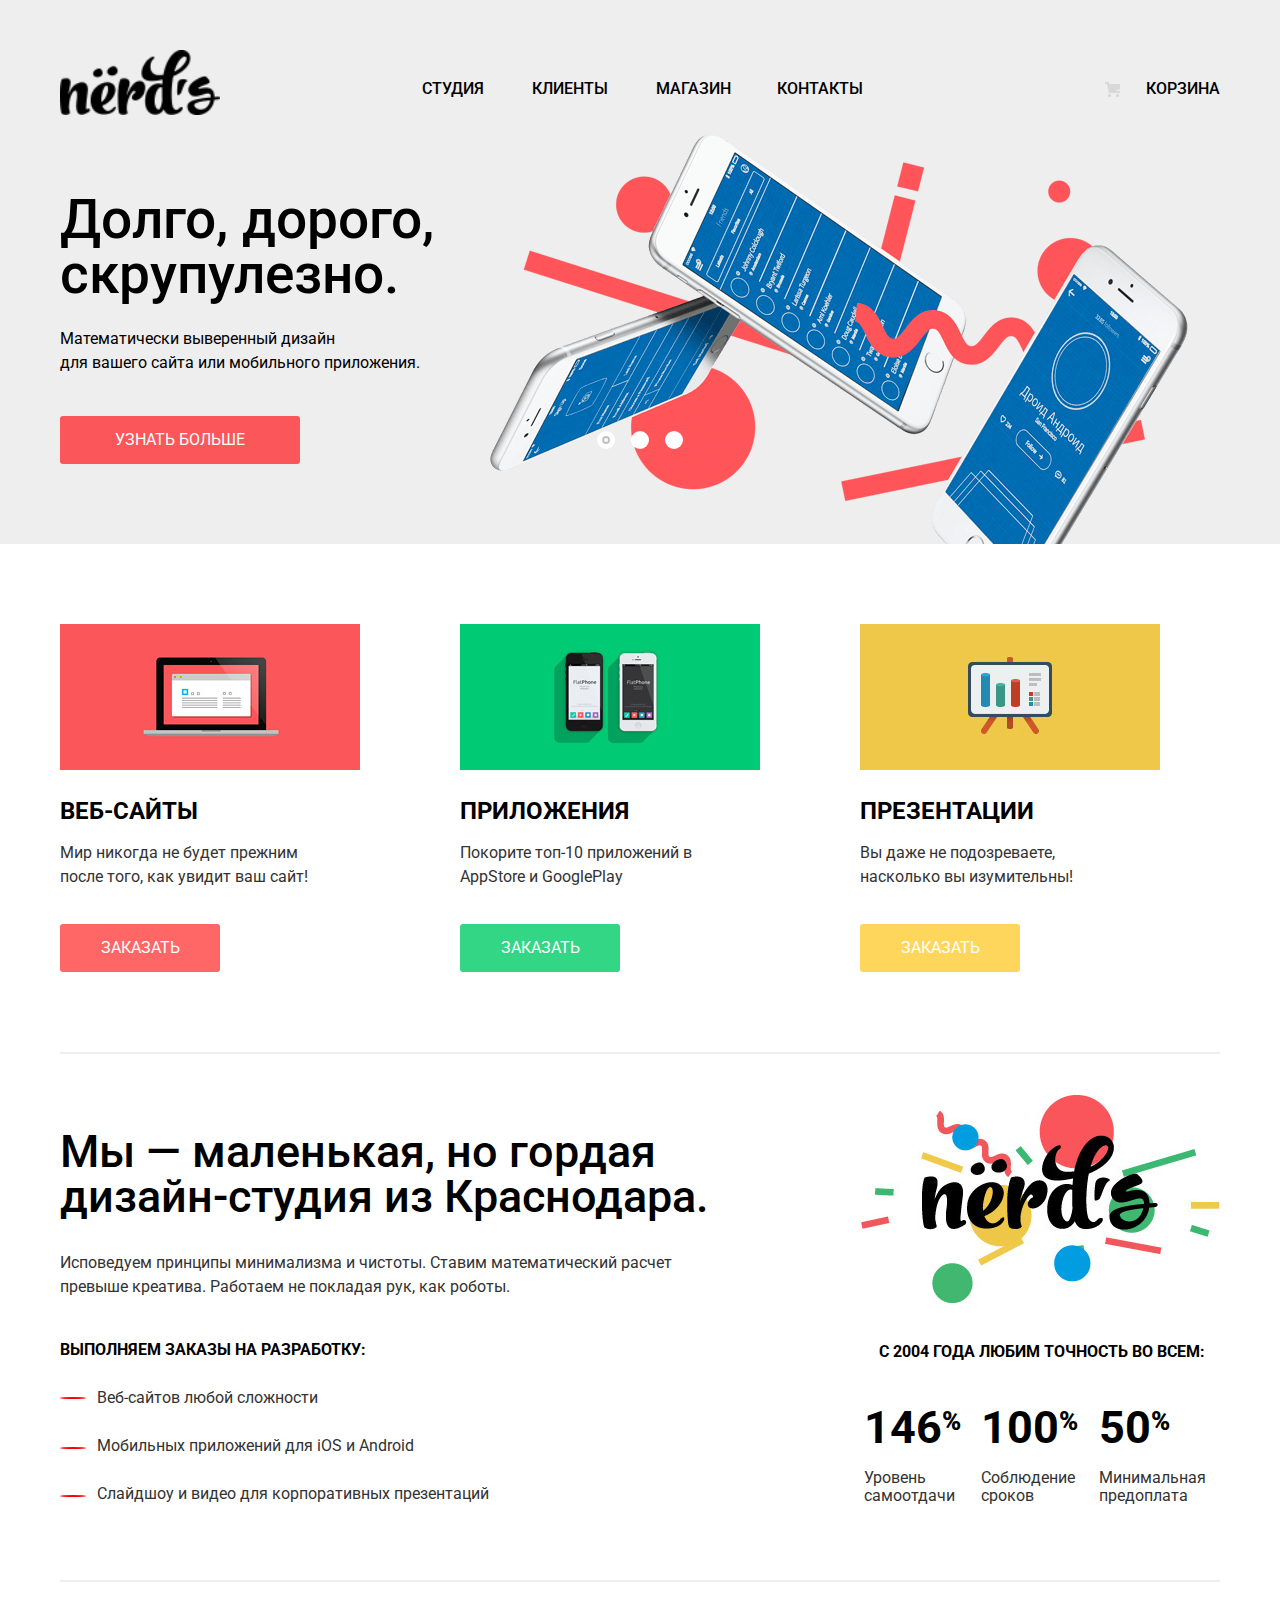
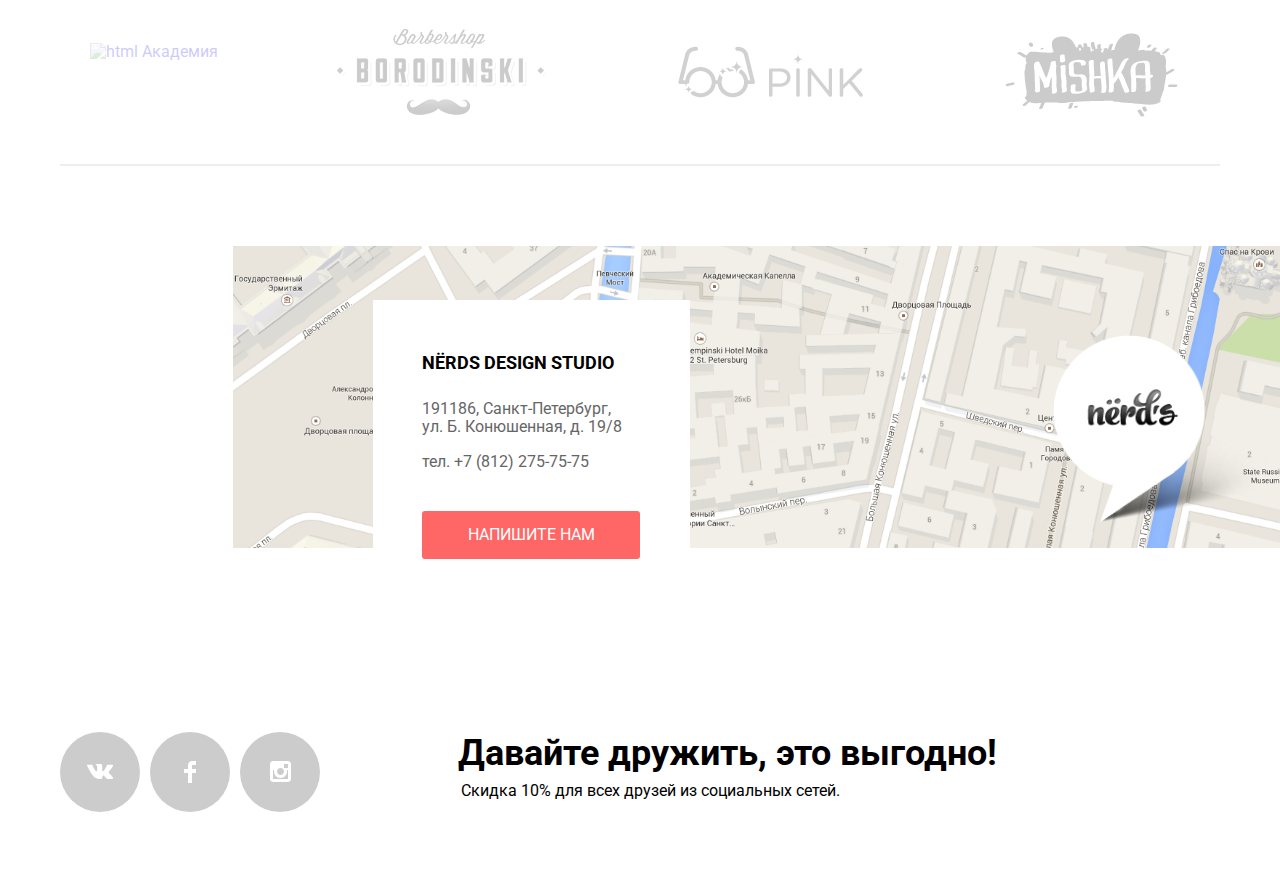
==== commit d26b00e9: "Последняя попытка" ====
--- a/index.html
+++ b/index.html
@@ -9,35 +9,33 @@
   </head>
   <body class="main-page">
     <header class="main-header">
-      <div class="container">
+      <div class="main-header-container">
         <h1 class="visually-hidden">Веб-студия Нёрдс</h1>
         <nav class="main-navigation">
-          <div class="navigation-container">
-            <ul class="nerds-logo">
-              <li>
-                <img src="img/nerds-logo.png" width="160" height="65" alt="Нёрдс">
-              </li>
-            </ul>
-            <ul class="navigation-block">
-              <li>
-                <a class="navigation-block-link" href="#">Студия</a>
-              </li>
-              <li>
-                <a class="navigation-block-link" href="#">Клиенты</a>
-              </li>
-              <li>
-                <a class="navigation-block-link" href="inner.html">Магазин</a>
-              </li>
-              <li>
-                <a class="navigation-block-link" href="#">Контакты</a>
-              </li>
-            </ul>
-            <ul  class="user-block">
-              <li class="user-icon">
-                <a class="user-icon-link" href="#">Корзина</a>
-              </li>
-            </ul>
-          </div>
+          <ul class="nerds-logo">
+            <li>
+              <img src="img/nerds-logo.png" width="160" height="65" alt="Нёрдс">
+            </li>
+          </ul>
+          <ul class="navigation-block">
+            <li>
+              <a class="navigation-block-link" href="#">Студия</a>
+            </li>
+            <li>
+              <a class="navigation-block-link" href="#">Клиенты</a>
+            </li>
+            <li>
+              <a class="navigation-block-link" href="inner.html">Магазин</a>
+            </li>
+            <li>
+              <a class="navigation-block-link" href="#">Контакты</a>
+            </li>
+          </ul>
+          <ul  class="user-block">
+            <li class="user-icon">
+              <a class="user-icon-link" href="#">Корзина</a>
+            </li>
+          </ul>
         </nav>
       </div>
       <section class="slider">
@@ -98,8 +96,8 @@
       <div class="about-us">
         <section class="content">
           <h2 class="visually-hidden">О нас</h2>
-          <b>Мы - маленькая, но гордая<br> дизайн-студия из Краснодара.</b>
-          <p>Исповедуем принципы минимализма и чистоты. Ставим математический расчет<br> превыше креатива. Работаем не покладая рук, как роботы.</p>
+          <b>Мы — маленькая, но гордая дизайн-студия из Краснодара.</b>
+          <p>Исповедуем принципы минимализма и чистоты. Ставим математический расчет превыше креатива. Работаем не покладая рук, как роботы.</p>
           <span>Выполняем заказы на разработку:</span>
           <ul class="content-list">
             <li class="list1">Веб-сайтов любой сложности</li>
@@ -116,7 +114,7 @@
             <td>100<sup>%</sup></td>
             <td>50<sup>%</sup></td>
             </tr>
-            <tr>
+            <tr class="second-line">
             <td>Уровень самоотдачи</td>
             <td>Соблюдение сроков</td>
             <td>Минимальная предоплата</td>
@@ -207,21 +205,19 @@
         </div>
       </div>
     </footer>
-    <div class="container">
-      <section class="modal modal-letter">
-        <h2>Напишите нам</h2>
-        <form class="letter-form" action="https://echo.htmlacademy.ru" method="post">
-          <p><label for="user-name">Ваше имя:</label>
-            <input class="letter-name" type="text" name="yourname" id="user-name" placeholder="Представьтесь, пожалуйста"></p>
-          <p><label for="post-user">Ваш e-mail:</label>
-            <input type="text" name="post" id="post-user" placeholder="Для отправки ответа"></p>
-          <p><label for="letter-field">Текст письма:</label>
-            <input class="letter-text" type="text" name="letter" id="letter-field" placeholder="В свободной форме"></p>
-          <button class="button button-letter" type="submit">Отправить</button>
-        </form>
-        <button class="modal-close" type="submit">Закрыть</button>
-      </section>
-    </div>
+    <section class="modal modal-letter">
+      <h2>Напишите нам</h2>
+      <form class="letter-form" action="https://echo.htmlacademy.ru" method="post">
+        <p><label for="user-name">Ваше имя:</label>
+          <input class="letter-name" type="text" name="yourname" id="user-name" placeholder="Представьтесь, пожалуйста"></p>
+        <p><label for="post-user">Ваш e-mail:</label>
+          <input type="text" name="post" id="post-user" placeholder="Для отправки ответа"></p>
+        <p><label for="letter-field">Текст письма:</label>
+          <input class="letter-text" type="text" name="letter" id="letter-field" placeholder="В свободной форме"></p>
+        <button class="button button-letter" type="submit">Отправить</button>
+      </form>
+      <button class="modal-close" type="submit">Закрыть</button>
+    </section>
     <script src="js/popup.js"></script>
   </body>
 </html>
--- a/css/style.css
+++ b/css/style.css
@@ -9,6 +9,12 @@
   padding: 0;
 }
 
+.main-header-container {
+  width: 1160px;
+  background-color: #eeeeee;
+  margin: 0 auto;
+  padding: 0 20px;
+}
 .container {
   width: 1160px;
   margin: 0 auto;
@@ -37,23 +43,11 @@
 }
 
 .main-header {
-  min-height: 545px;
-  min-width: 1160px;
   background-color: #eeeeee;
-  padding: 0 20px;
-  margin: 0;
-  margin-bottom: 80px;
+  margin: 0 auto;
 }
 
 .main-navigation {
-  display: flex;
-  min-height: 70px;
-  width: 100%;
-  margin: 0;
-  padding: 0;
-}
-
-.navigation-container {
   display: flex;
   flex-direction: row;
   justify-content: flex-start;
@@ -61,6 +55,10 @@
   line-height: 30px;
   text-transform: uppercase;
   list-style: none;
+  min-height: 70px;
+  width: 100%;
+  margin: 0;
+  padding: 0;
 }
 
 .nerds-logo {
@@ -92,17 +90,17 @@
   min-width: 440px;
   list-style: none;
   padding: 0;
-  margin-top: 72px;
+  margin-top: 74px;
   margin-right: 230px;
 }
 
 .navigation-block li {
-  margin-right: 47px;
+  margin-right: 48px;
 }
 
 .navigation-block li:last-child {
   margin-right: 0;
-  margin-left: -1px;
+  margin-left: -2px;
 }
 
 .user-block {
@@ -111,26 +109,21 @@
   max-width: 116px;
   list-style: none;
   padding: 0;
-  padding-left: 52px;
+  padding-left: 54px;
   margin-right: 0;
-  margin-top: 72px;
+  margin-top: 74px;
 }
 
 .user-block .user-icon::before {
   content: "";
   position: absolute;
-  top: 7px;
-  left: 9px;
+  top: 8px;
+  left: 13px;
   width: 15px;
   height: 15px;
   background-color: #eeeeee;
   background-image: url(../img/cart-icon.png);
   opacity: 0.3;
-}
-
-.main-navigation-wrapper {
-  width: 100%;
-  background-color: #eeeeee;
 }
 
 .navigation-block-link,
@@ -202,7 +195,7 @@
 
 .slider-item {
   display: none;
-  padding: 73px 0 80px 0;
+  padding: 72px 0 80px 0;
   margin: 0;
 }
 
@@ -319,7 +312,7 @@
   font-size: 24px;
   line-height: 30px;
   text-transform: uppercase;
-  margin-top: 19px;
+  margin-top: 22px;
 }
 
 .services-list p {
@@ -376,9 +369,9 @@
 
 .about-us {
   display: flex;
-  justify-content: space-between;
-  padding: 0;
-  margin-bottom: 65px;
+  justify-content: flex-start;
+  padding: 0;
+  margin-bottom: 68px;
   background-color: #ffffff;
   border-top: 2px solid #eeeeee;
 }
@@ -387,6 +380,7 @@
   position: relative;
   min-width: 660px;
   margin-top: 75px;
+  margin-right: 125px;
 }
 
 .content-list {
@@ -397,8 +391,11 @@
 }
 
 .content-list li {
-  padding: 10px 0 10px 0;
+  padding: 11px 0 8px 2px;
   margin-bottom: 10px;
+}
+.content-list li:last-child {
+  padding-top: 15px;
 }
 
 .content-list .list1::after {
@@ -438,8 +435,8 @@
 }
 
 .table-nerds {
-  width: 360px;
-  margin-top: 40px;
+  min-width: 360px;
+  margin-top: 41px;
 }
 
 .content *:last-child,
@@ -453,7 +450,7 @@
 
 .content b {
   font-size: 45px;
-  font-weight: bold;
+  font-weight: 500;
   line-height: 45px;
 }
 
@@ -476,6 +473,7 @@
   width: 100%;
   padding: 0;
   margin-top: 32px;
+  margin-left: 2px;
 }
 
 .about-nerds caption {
@@ -489,8 +487,7 @@
 
 .about-nerds td {
   width: 50%;
-  padding: 9px 0;
-  padding-bottom: 0;
+  padding: 10px 0 3px 0;
 }
 
 .about-nerds tr:first-child {
@@ -511,9 +508,10 @@
   padding-right: 50px;
 }
 
-.about-nerds tr:last-child {
+.about-nerds .second-line {
   line-height: 18px;
   color: #333333;
+  padding-top: 5px;
 }
 
 .partners-list {
@@ -560,13 +558,12 @@
 }
 
 .inner-tag {
-  height: 158px;
-  font-family: inherit;
+  height: 162px;
   font-size: 55px;
   line-height: 55px;
   text-align: center;
-  margin-top: 74px;
-  margin-bottom: 58px;
+  margin-top: 73px;
+  margin-bottom: 55px;
 }
 
 .market-link {
@@ -583,7 +580,7 @@
 
 .filters {
   padding: 0;
-  margin: 0;
+  margin-top: -1px;
   margin-right: 140px;
   margin-left: -2px;
 }
@@ -606,7 +603,7 @@
 
 .range-filter {
   width: 260px;
-  margin-top: 51px;
+  margin-top: 49px;
 }
 
 .filter-title {
@@ -858,6 +855,7 @@
   line-height: 18px;
   text-transform: uppercase;
   margin-right: 267px;
+  margin-top: 15px;
 }
 
 .product-sort-image {
@@ -875,7 +873,7 @@
   font-size: 0;
   padding: 0;
   margin: 0;
-  margin-left: 20px;
+  margin-left: 18px;
   opacity: 0.3;
 }
 
@@ -985,7 +983,7 @@
   list-style: none;
   padding: 0;
   margin: 0;
-  margin-top: 20px;
+  margin-top: 25px;
 }
 
 .pagination-item a {
@@ -1048,11 +1046,11 @@
 
 .nerds-contacts {
   position: absolute;
-  top: 56px;
-  left: 250px;
+  top: 54px;
+  left: 251px;
   background-color: #ffffff;
-  padding-top: 50px;
-  padding-left: 50px;
+  padding-top: 48px;
+  padding-left: 49px;
   margin-left: 122px;
   z-index: 3;
 }
@@ -1065,6 +1063,8 @@
 }
 
 .nerds-contacts b {
+  font-size: 18px;
+  line-height: 30px;
   text-transform: uppercase;
   font-weight: bolder;
   padding-top: 50px;
@@ -1072,7 +1072,7 @@
 
 .nerds-contacts p {
   color: #666666;
-  padding-top: 10px;
+  padding-top: 6px;
 }
 
 .nerds-contacts .phone {
@@ -1082,7 +1082,7 @@
 
 .button-contacts {
   min-width: 218px;
-  margin-top: 36px;
+  margin-top: 40px;
   margin-right: 50px;
   margin-bottom: 48px;
   background-color: #ff6666;
@@ -1111,14 +1111,15 @@
 
 .frienship b {
   font-size: 36px;
-  font-weight: bold;
+  font-weight: 700;
   line-height: 36px;
   padding-bottom: 10px;
 }
 
 .frienship p {
   line-height: 22px;
-  margin-top: 8px;
+  padding-left: 3px;
+  margin-top: 9px;
 }
 
 .main-social {
@@ -1166,44 +1167,23 @@
 }
 
 /* Модальное окно */
-@keyframes bounce {
-0% {
-  transform: translateY(-2000px);
-}
-70% {
-  transform: translateY(30px);
-}
-90% {
-  transform: translateY(-10px);
-}
-100% {
-  transform: translateY(0);
-}
-}
-
-.modal {
+.modal-letter {
   display: none;
   position: fixed;
+  font-family: "Roboto", Arial, sans-serif;
+  font-size: 16px;
+  line-height: 18px;
+  font-weight: 700;
   color: #000000;
   background-color: #ffffff;
-}
-
-.modal-show {
-  display: block;
-  animation: bounce 0.6s;
-}
-
-.modal-letter {
+  box-sizing: border-box;
   width: 960px;
-  font-weight: bolder;
-  background-color: #ffffff;
+  height: 590px;
   top: 140px;
-  bottom: 192px;
-  left: 50%;
+  right: 279px;
   padding-top: 67px;
-  padding-right: 0px;
-  margin-bottom: -34px;
-  margin-left: -482px;
+  padding-right: 100px;
+  padding-left: 100px;
   box-shadow: 0 30px 60px rgba(0, 0, 0, 0.7);
   z-index: 4;
 }
@@ -1237,7 +1217,6 @@
   line-height: 45px;
   margin: 0;
   margin-bottom: 38px;
-  margin-left: 100px;
 }
 
 .modal-letter label[for="post-user"] {
@@ -1255,8 +1234,6 @@
   flex-wrap: wrap;
   flex-direction: row;
   justify-content: flex-start;
-  margin-left: 0;
-  margin-left: 100px;
 }
 
 .letter-form input[type="text"] {
@@ -1307,3 +1284,23 @@
 .letter-form input[type="text"]:invalid {
   border: 2px solid #ff3333;
 }
+
+@keyframes bounce {
+0% {
+  transform: translateY(-2000px);
+}
+70% {
+  transform: translateY(30px);
+}
+90% {
+  transform: translateY(-10px);
+}
+100% {
+  transform: translateY(0);
+}
+}
+
+.modal-show {
+  display: block;
+  animation: bounce 0.6s;
+}
